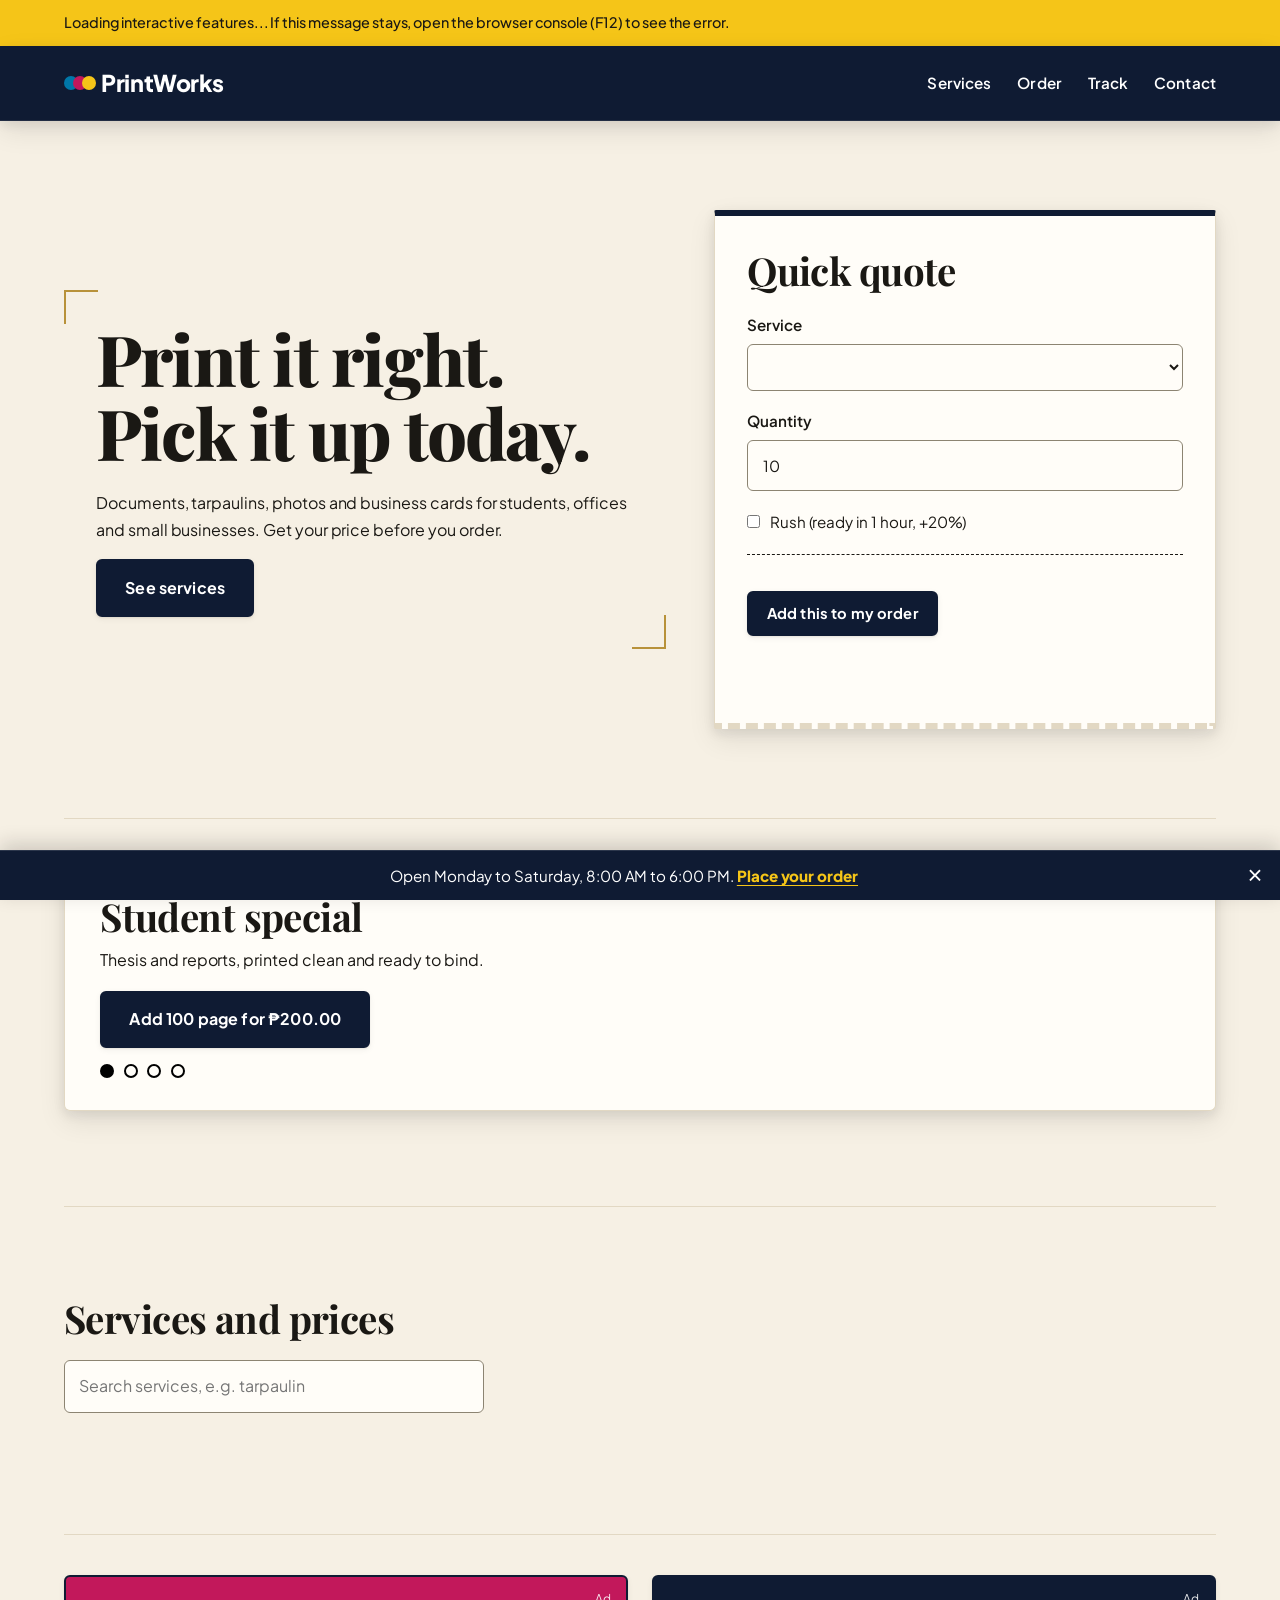
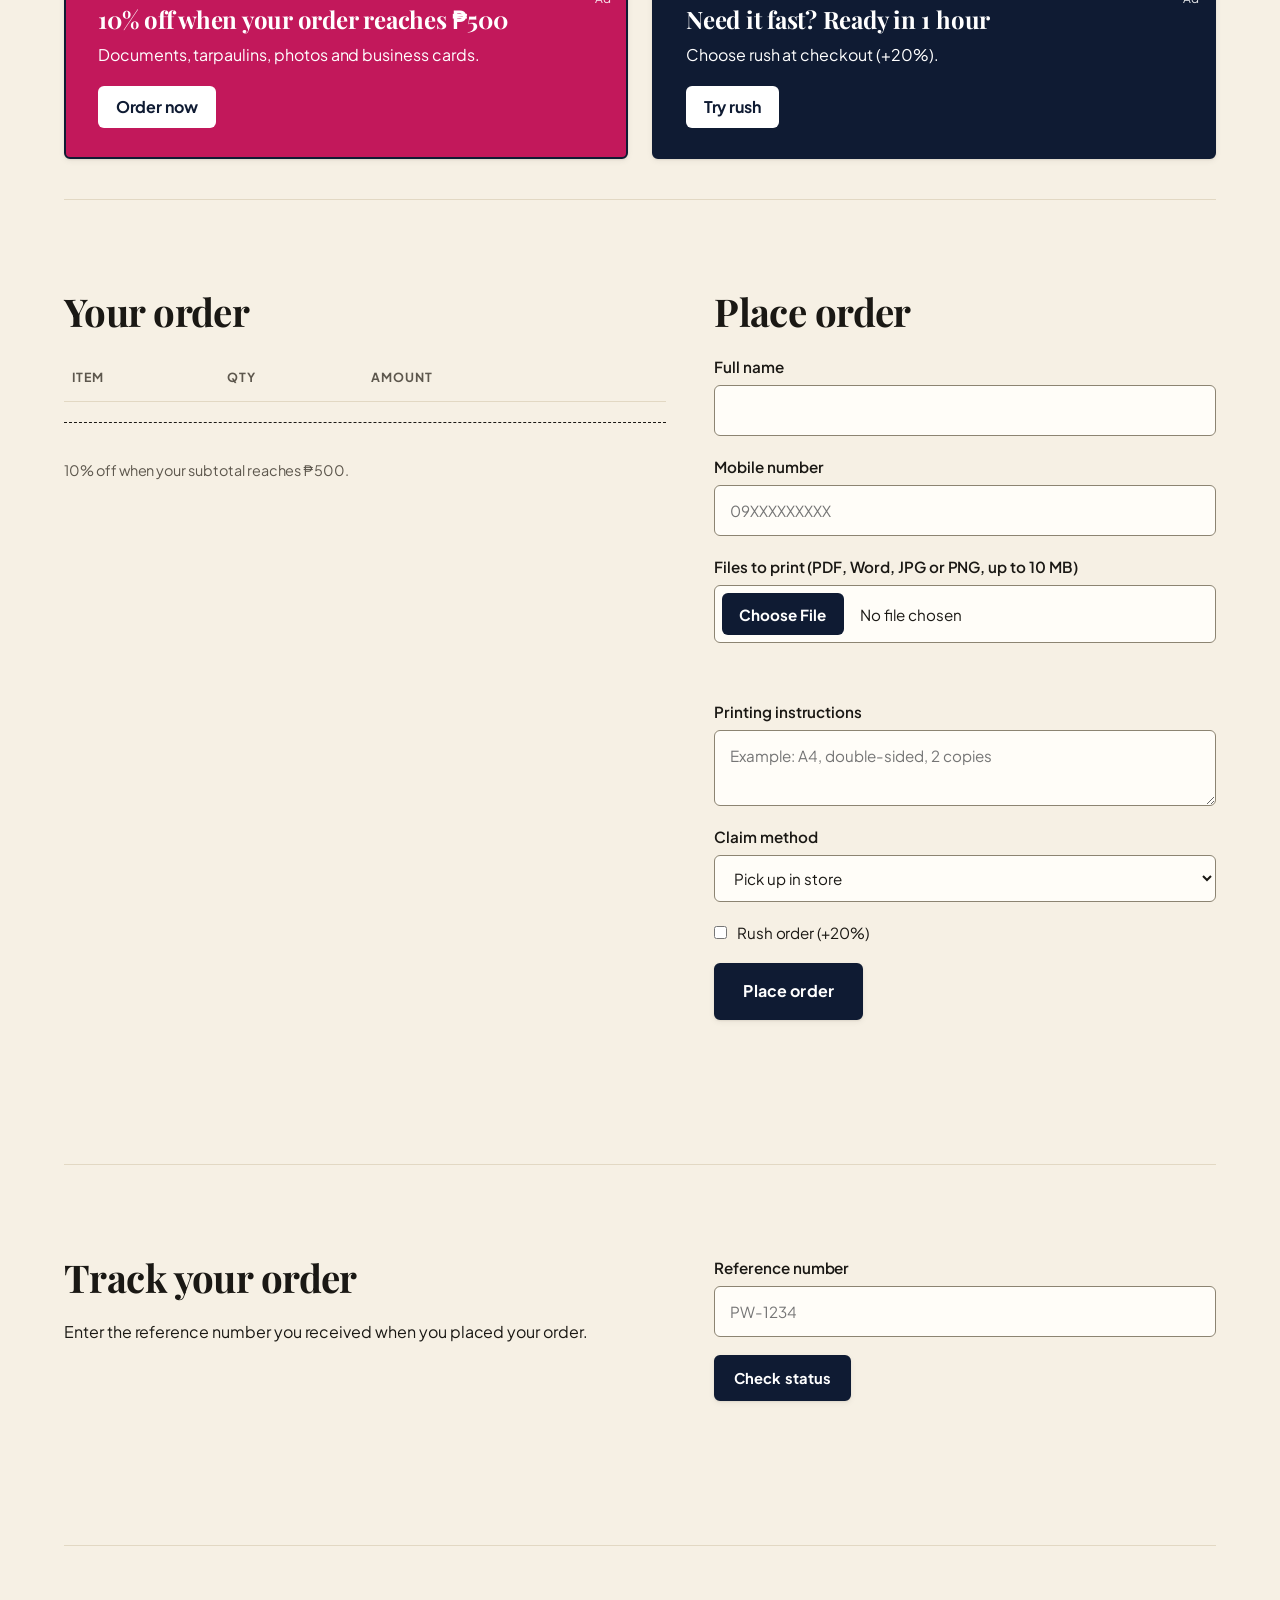
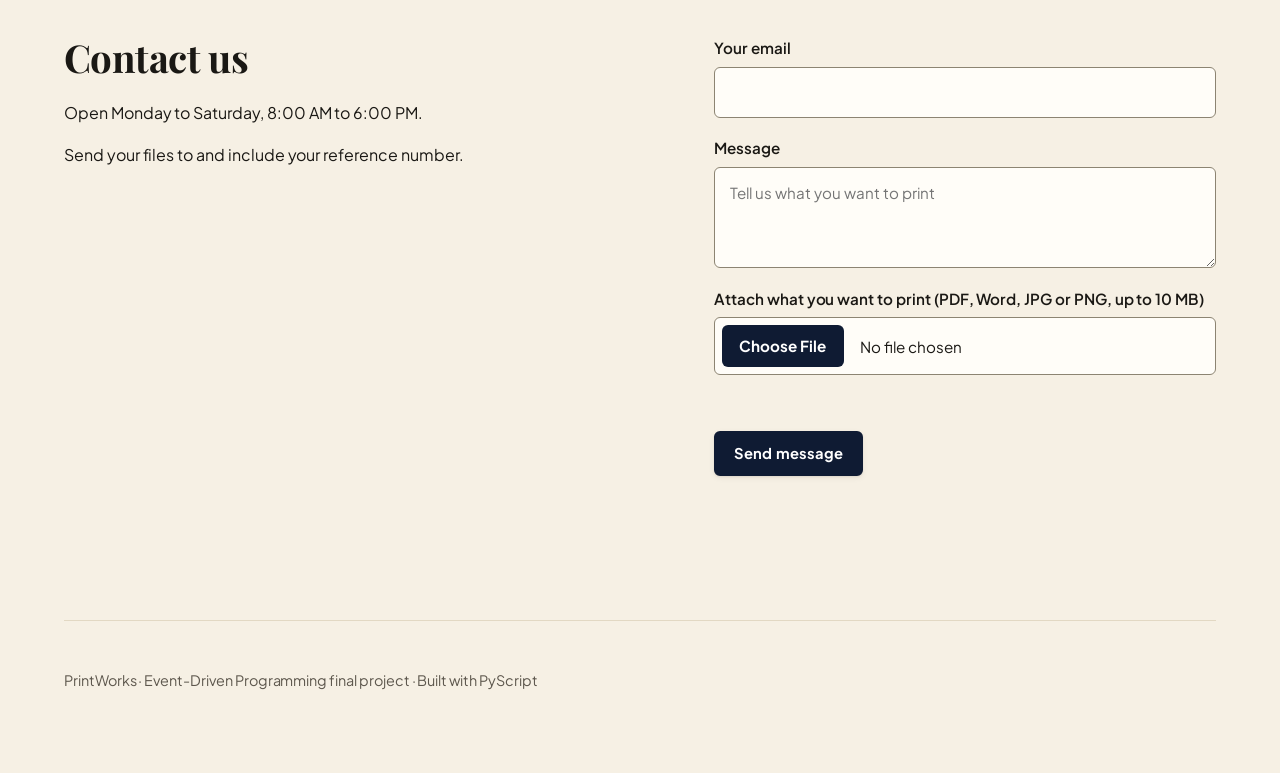
==== index.html @ cf66f22d "Temporary" ====
<!DOCTYPE html>
<html lang="en">
<head>
  <meta charset="UTF-8">
  <meta name="viewport" content="width=device-width, initial-scale=1">
  <title>PrintWorks | Printing Services</title>
  <link rel="preconnect" href="https://fonts.googleapis.com">
  <link rel="preconnect" href="https://fonts.gstatic.com" crossorigin>
  <link href="https://fonts.googleapis.com/css2?family=Bricolage+Grotesque:wght@600;800&family=IBM+Plex+Sans:wght@400;500;600&display=swap" rel="stylesheet">
  <link rel="stylesheet" href="https://pyscript.net/releases/2024.11.1/core.css">
  <script type="module" src="https://pyscript.net/releases/2024.11.1/core.js"></script>
  <link rel="stylesheet" href="style.css">
</head>
<body>
  <p id="py-status">Loading interactive features... If this message stays, open the browser console (F12) to see the error.</p>
  <header class="top">
    <a class="logo" href="#home"><span class="dots"><i></i><i></i><i></i></span>PrintWorks</a>
    <nav>
      <a href="#services">Services</a>
      <a href="#order">Order</a>
      <a href="#track">Track</a>
      <a href="#contact">Contact</a>
    </nav>
  </header>

  <main>
    <section id="home" class="hero">
      <div class="hero-text">
        <h1>Print it right. Pick it up today.</h1>
        <p>Documents, tarpaulins, photos and business cards for students, offices and small businesses. Get your price before you order.</p>
        <a class="btn" href="#services">See services</a>
      </div>

      <form id="calc-form" class="receipt" onsubmit="return false">
        <h2>Quick quote</h2>
        <label>Service <select id="calc-service"></select></label>
        <label>Quantity <input id="calc-qty" type="number" min="1" value="10"></label>
        <label class="check"><input id="calc-rush" type="checkbox"> Rush (ready in 1 hour, +20%)</label>
        <dl id="calc-out"></dl>
        <button type="button" id="calc-add" class="btn small">Add this to my order</button>
        <p id="calc-msg" class="msg" role="status"></p>
      </form>
    </section>

    <section id="ads" aria-label="Promotions">
      <div id="ad-banner" data-tone="cyan">
        <small class="ad-tag">Ad</small>
        <div id="ad-slide">
          <h2>Student special</h2>
          <p>Thesis and reports, printed clean and ready to bind.</p>
          <button class="btn" data-ad="0">Add 100 page for ₱200.00</button>
        </div>
        <div id="ad-dots">
          <button data-dot="0" class="on" aria-label="Show ad 1"></button>
          <button data-dot="1" aria-label="Show ad 2"></button>
          <button data-dot="2" aria-label="Show ad 3"></button>
          <button data-dot="3" aria-label="Show ad 4"></button>
        </div>
      </div>
      <p id="ad-msg" class="msg" role="status"></p>
    </section>

    <section id="services">
      <h2>Services and prices</h2>
      <input id="search" type="search" placeholder="Search services, e.g. tarpaulin" aria-label="Search services">
      <div id="service-grid" class="grid"></div>
    </section>

    <section id="deals" aria-label="Deals">
      <div class="deals">
        <a class="promo magenta" href="#order">
          <small class="tag">Ad</small>
          <strong>10% off when your order reaches ₱500</strong>
          <p>Documents, tarpaulins, photos and business cards.</p>
          <span class="go">Order now</span>
        </a>
        <a class="promo ink" href="#order">
          <small class="tag">Ad</small>
          <strong>Need it fast? Ready in 1 hour</strong>
          <p>Choose rush at checkout (+20%).</p>
          <span class="go">Try rush</span>
        </a>
      </div>
    </section>

    <section id="order" class="two-col">
      <div>
        <h2>Your order</h2>
        <table class="cart">
          <thead><tr><th>Item</th><th>Qty</th><th>Amount</th><th></th></tr></thead>
          <tbody id="cart-body"></tbody>
        </table>
        <dl id="cart-out"></dl>
        <p class="note">10% off when your subtotal reaches ₱500.</p>
      </div>

      <form id="order-form" novalidate>
        <h2>Place order</h2>
        <label>Full name <input id="name" type="text" autocomplete="name"></label>
        <label>Mobile number <input id="phone" type="tel" autocomplete="tel" placeholder="09XXXXXXXXX"></label>
        <label>Files to print (PDF, Word, JPG or PNG, up to 10 MB)
          <input id="file" type="file" accept=".pdf,.doc,.docx,.jpg,.jpeg,.png">
        </label>
        <img id="preview" alt="Preview of your file" hidden>
        <p id="file-msg" class="msg" role="status"></p>
        <label>Printing instructions
          <textarea id="notes" rows="2" placeholder="Example: A4, double-sided, 2 copies"></textarea>
        </label>
        <label>Claim method
          <select id="method"><option>Pick up in store</option><option>Delivery</option></select>
        </label>
        <label class="check"><input id="rush" type="checkbox"> Rush order (+20%)</label>
        <button class="btn" type="submit">Place order</button>
        <p id="order-msg" class="msg" role="status"></p>
      </form>
    </section>

    <section id="track" class="two-col">
      <div>
        <h2>Track your order</h2>
        <p>Enter the reference number you received when you placed your order.</p>
      </div>
      <div>
        <label>Reference number <input id="ref" type="text" placeholder="PW-1234"></label>
        <button type="button" id="track-btn" class="btn small">Check status</button>
        <p id="track-msg" class="msg" role="status"></p>
      </div>
    </section>

    <section id="contact" class="two-col">
      <div>
        <h2>Contact us</h2>
        <p>Open Monday to Saturday, 8:00 AM to 6:00 PM.</p>
        <p>Send your files to <strong id="send-email"></strong> and include your reference number.</p>
      </div>
      <form id="contact-form" novalidate>
        <label>Your email <input id="c-email" type="email"></label>
        <label>Message <textarea id="c-msg" rows="3" placeholder="Tell us what you want to print"></textarea></label>
        <label>Attach what you want to print (PDF, Word, JPG or PNG, up to 10 MB)
          <input id="c-file" type="file" accept=".pdf,.doc,.docx,.jpg,.jpeg,.png">
        </label>
        <p id="c-file-msg" class="msg" role="status"></p>
        <button class="btn small" type="submit">Send message</button>
        <p id="contact-msg" class="msg" role="status"></p>
      </form>
    </section>
  </main>

  <footer>PrintWorks &middot; Event-Driven Programming final project &middot; Built with PyScript</footer>

  <div id="promo-bar">
    <span>Open Monday to Saturday, 8:00 AM to 6:00 PM. <a href="#order">Place your order</a></span>
    <button type="button" id="promo-close" aria-label="Close ad">&times;</button>
  </div>

  <script type="py" src="./main.py"></script>
</body>
</html>
---- style.css ----
@import url("https://fonts.googleapis.com/css2?family=Playfair+Display:wght@600;700;800&family=Plus+Jakarta+Sans:wght@400;500;600;700;800&display=swap");

:root {
  --paper: #f6f0e4;
  --paper-alt: #fffdf8;
  --ink: #1a1814;
  --muted: #5d574d;
  --line: #e2d8c3;
  --navy: #0f1b33;
  --cyan: #0077a8;
  --magenta: #c2185b;
  --yellow: #f5c518;
  --gold: #b8923a;
  --slate: #6b7488;
  --ok: #146c34;
  --err: #b3261e;

  --radius: 6px;
  --ease: all 0.3s ease;
  --shadow-sm: 0 1px 2px rgba(26, 24, 20, .07), 0 2px 6px rgba(26, 24, 20, .06);
  --shadow-md: 0 4px 12px rgba(26, 24, 20, .09), 0 10px 28px rgba(26, 24, 20, .09);
  --shadow-lg: 0 10px 24px rgba(26, 24, 20, .13), 0 24px 56px rgba(26, 24, 20, .13);
}

* { box-sizing: border-box; }
html { scroll-behavior: smooth; }

body {
  margin: 0;
  background: var(--paper);
  color: var(--ink);
  font-family: "Plus Jakarta Sans", system-ui, -apple-system, "Segoe UI", sans-serif;
  font-size: 1rem;
  line-height: 1.65;
  letter-spacing: -0.003em;
  -webkit-font-smoothing: antialiased;
  -moz-osx-font-smoothing: grayscale;
  text-rendering: optimizeLegibility;
}

::selection { background: var(--yellow); color: var(--ink); }

h1, h2 {
  font-family: "Playfair Display", Georgia, "Times New Roman", serif;
  color: var(--ink);
  text-wrap: balance;
}
h3, .logo {
  font-family: "Plus Jakarta Sans", system-ui, sans-serif;
  color: var(--ink);
}
h1 {
  font-size: clamp(2.5rem, 5.5vw + 0.5rem, 4.4rem);
  font-weight: 800;
  line-height: 1.05;
  letter-spacing: -0.025em;
  margin: 0 0 1.25rem;
}
h2 {
  font-size: clamp(1.75rem, 2.2vw + 1rem, 2.4rem);
  font-weight: 700;
  line-height: 1.15;
  letter-spacing: -0.015em;
  margin: 0 0 1.25rem;
}
h3 {
  font-size: 1.1rem;
  font-weight: 700;
  line-height: 1.3;
  letter-spacing: -0.005em;
  margin: 0 0 .4rem;
}
p {
  max-width: 62ch;
  margin-top: 0;
  text-wrap: pretty;
}

.top {
  display: flex; justify-content: space-between; align-items: center; gap: 1rem; flex-wrap: wrap;
  padding: 1.1rem clamp(1rem, 5vw, 4rem);
  background: var(--navy);
  border-bottom: 1px solid rgba(255, 255, 255, .08);
  position: sticky; top: 0; z-index: 5;
  box-shadow: var(--shadow-md);
}
.logo {
  font-weight: 800; font-size: 1.45rem; letter-spacing: -0.02em;
  color: #fff; text-decoration: none;
  display: flex; align-items: center; gap: .65rem;
  transition: var(--ease);
}
.logo:hover { opacity: .85; }

.dots { display: inline-flex; }
.dots i { width: 14px; height: 14px; border-radius: 50%; mix-blend-mode: normal; margin-right: -5px; }
.dots i:nth-child(1) { background: var(--cyan); }
.dots i:nth-child(2) { background: var(--magenta); }
.dots i:nth-child(3) { background: var(--yellow); }

nav { display: flex; gap: 1.6rem; }
nav a {
  position: relative;
  color: #fff; text-decoration: none;
  font-weight: 600; font-size: .95rem; letter-spacing: .01em;
  padding: .25rem 0;
  transition: var(--ease);
}
nav a::after {
  content: ""; position: absolute; left: 0; right: 0; bottom: -2px; height: 2px;
  background: var(--yellow);
  transform: scaleX(0); transform-origin: left;
  transition: transform 0.3s ease;
}
nav a:hover { color: var(--yellow); }
nav a:hover::after, nav a:focus-visible::after { transform: scaleX(1); }
.top a:focus-visible { outline-color: var(--yellow); }

main { padding: 0 clamp(1rem, 5vw, 4rem); }
section {
  padding: clamp(3.5rem, 7vw, 6rem) 0;
  border-bottom: 1px solid var(--line);
}
.hero { display: grid; grid-template-columns: 1.2fr 1fr; gap: 3rem; align-items: center; }
.hero-text { position: relative; padding: 2rem; }

.hero-text::before, .hero-text::after {
  content: ""; position: absolute; width: 32px; height: 32px; border: 2px solid var(--gold);
}
.hero-text::before { top: 0; left: 0; border-right: 0; border-bottom: 0; }
.hero-text::after { bottom: 0; right: 0; border-left: 0; border-top: 0; }

.btn {
  display: inline-block;
  background: var(--navy); color: #fff;
  border: 2px solid var(--navy);
  padding: .85rem 1.7rem;
  font: inherit; font-weight: 700; letter-spacing: .01em;
  border-radius: var(--radius);
  cursor: pointer; text-decoration: none;
  box-shadow: var(--shadow-sm);
  transition: var(--ease);
}
.btn:hover {
  background: var(--cyan); border-color: var(--cyan);
  transform: translateY(-2px);
  box-shadow: var(--shadow-md);
}
.btn:active { transform: translateY(0); box-shadow: var(--shadow-sm); }
.btn.small { padding: .55rem 1.1rem; font-size: .92rem; }

.btn:focus-visible, input:focus-visible, select:focus-visible, textarea:focus-visible,
button:focus-visible, a:focus-visible {
  outline: 3px solid var(--cyan); outline-offset: 3px;
}

label { display: block; font-weight: 600; font-size: .95rem; margin-bottom: 1.1rem; }
input, select, textarea {
  display: block; width: 100%; margin-top: .4rem; padding: .75rem .9rem;
  border: 1px solid #8c8472;
  border-radius: var(--radius);
  font: inherit; font-weight: 400; background: var(--paper-alt); color: var(--ink);
  transition: var(--ease);
}
input:hover, select:hover, textarea:hover { border-color: var(--navy); }
input:focus, select:focus, textarea:focus {
  border-color: var(--cyan);
  box-shadow: 0 0 0 4px rgba(0, 119, 168, .15);
}
label.check { display: flex; gap: .6rem; align-items: center; font-weight: 400; }
label.check input { width: auto; margin: 0; }

.receipt {
  background: var(--paper-alt); padding: 2rem;
  border: 1px solid var(--line);
  border-top: 6px solid var(--navy);
  border-bottom: 6px dashed var(--line);
  border-radius: 2px;
  box-shadow: var(--shadow-md);
}
dl {
  display: grid; grid-template-columns: 1fr auto; gap: .5rem 1rem;
  margin: 1.25rem 0; padding-top: 1rem;
  border-top: 1px dashed var(--ink);
}
dt, dd { margin: 0; }
dt { color: var(--muted); }
dd { text-align: right; font-variant-numeric: tabular-nums; font-weight: 600; }
.total { font-weight: 800; font-size: 1.25rem; letter-spacing: -0.01em; }

#search { max-width: 420px; margin: 0 0 2rem; }
.grid { display: grid; grid-template-columns: repeat(auto-fill, minmax(240px, 1fr)); gap: 1.5rem; }

.card {
  border: 1px solid var(--line); border-left: 5px solid var(--navy);
  padding: 1.4rem;
  background: var(--paper-alt);
  border-radius: 2px var(--radius) var(--radius) 2px;
  box-shadow: var(--shadow-sm);
  transition: var(--ease);
}
.card:nth-child(3n+2) { border-left-color: var(--gold); }
.card:nth-child(3n+3) { border-left-color: var(--slate); }
.card:hover {
  transform: translateY(-4px);
  box-shadow: var(--shadow-lg);
  border-color: #d4c8ae;
}
.card p { margin: 0 0 .8rem; color: var(--muted); font-size: .95rem; line-height: 1.55; }
.card .price { color: var(--navy); font-weight: 700; font-size: 1.2rem; letter-spacing: -0.01em; }
.price span { font-weight: 500; font-size: .85rem; color: var(--muted); }
.add-row { display: flex; gap: .6rem; }
.add-row input { width: 5rem; margin: 0; }

.two-col { display: grid; grid-template-columns: 1.2fr 1fr; gap: 3rem; }
.cart { width: 100%; border-collapse: collapse; }
.cart th, .cart td { text-align: left; padding: .85rem .5rem; border-bottom: 1px solid var(--line); }
.cart th {
  font-size: .78rem; font-weight: 700; letter-spacing: .08em; text-transform: uppercase;
  color: var(--muted);
}
.cart tbody tr { transition: var(--ease); }
.cart tbody tr:hover { background: rgba(26, 24, 20, .03); }
.empty { color: var(--muted); }
.note { color: var(--muted); font-size: .9rem; }
.link {
  background: none; border: 0; color: var(--navy); cursor: pointer;
  font: inherit; font-weight: 600; text-decoration: underline; text-underline-offset: 3px; padding: 0;
  transition: var(--ease);
}
.link:hover { color: var(--cyan); }

.msg { min-height: 1.4rem; margin-top: 1rem; font-weight: 600; }
.msg.ok { color: var(--ok); }
.msg.error { color: var(--err); }

footer { padding: 3rem clamp(1rem, 5vw, 4rem); color: var(--muted); font-size: .9rem; }

@media (max-width: 800px) {
  .hero, .two-col { grid-template-columns: 1fr; gap: 1.5rem; }
}
@media (prefers-reduced-motion: reduce) {
  html { scroll-behavior: auto; }
  *, *::before, *::after { transition-duration: 0.01ms !important; }
  .btn:hover, .card:hover { transform: none; }
}

#ads { padding: 2.5rem 0; }
#ad-banner {
  position: relative; padding: 2rem 2.2rem;
  background: var(--paper-alt); color: var(--ink);
  border: 1px solid var(--line); border-top: 3px solid var(--gold);
  border-radius: var(--radius);
  min-height: 190px;
  display: flex; flex-direction: column; justify-content: space-between; gap: 1rem;
  box-shadow: var(--shadow-md);
}
#ad-slide h2 { font-size: clamp(1.6rem, 3.5vw, 2.4rem); margin: 0 0 .5rem; color: inherit; }
#ad-slide p { margin: 0 0 1.1rem; }
#ad-dots { display: flex; gap: .6rem; }
#ad-dots button {
  width: 14px; height: 14px; padding: 0; border-radius: 50%;
  border: 2px solid currentColor; background: transparent; cursor: pointer;
  transition: var(--ease);
}
#ad-dots button:hover { transform: scale(1.2); }
#ad-dots button.on { background: currentColor; }

#py-status {
  margin: 0; padding: .7rem clamp(1rem, 5vw, 4rem);
  background: var(--yellow); color: var(--ink);
  font-size: .9rem; font-weight: 500;
  max-width: none;
}
#preview {
  max-width: 200px; max-height: 160px;
  border: 1px solid var(--line); border-radius: var(--radius);
  box-shadow: var(--shadow-sm);
  margin-bottom: .8rem;
}

input[type="file"] { padding: .4rem; cursor: pointer; }
input[type="file"]::file-selector-button {
  background: var(--navy); color: #fff; border: 0; border-radius: var(--radius);
  padding: .55rem 1.1rem; margin-right: 1rem;
  font: inherit; font-weight: 700; cursor: pointer;
  transition: var(--ease);
}
input[type="file"]::file-selector-button:hover { background: var(--cyan); }

#deals { padding: 2.5rem 0; }
.deals { display: grid; grid-template-columns: 1fr 1fr; gap: 1.5rem; }
.promo {
  position: relative; display: block;
  padding: 1.8rem 2rem;
  border: 2px solid var(--navy); border-radius: var(--radius);
  color: #fff; text-decoration: none;
  box-shadow: var(--shadow-sm);
  transition: var(--ease);
}
.promo:hover { transform: translateY(-4px); box-shadow: var(--shadow-lg); }
.promo.magenta { background: var(--magenta); }
.promo.ink { background: var(--navy); }
.promo strong {
  display: block;
  font-family: "Playfair Display", Georgia, serif;
  font-size: 1.5rem; font-weight: 700; line-height: 1.15; letter-spacing: -0.01em;
  margin: 0 2rem .5rem 0;
}
.promo p { margin: 0 0 1.1rem; }
.promo .go {
  display: inline-block; background: #fff; color: var(--navy);
  padding: .5rem 1.1rem; border-radius: var(--radius); font-weight: 700;
  transition: var(--ease);
}
.promo:hover .go { background: var(--yellow); }
.promo .tag { position: absolute; top: .7rem; right: .9rem; font-size: .75rem; letter-spacing: .04em; opacity: .9; }
@media (max-width: 800px) { .deals { grid-template-columns: 1fr; } }

#promo-bar {
  position: fixed; left: 0; right: 0; bottom: 0; z-index: 10;
  display: flex; justify-content: center; align-items: center; gap: 1rem;
  padding: .75rem 3rem .75rem 1rem;
  background: var(--navy); color: #fff;
  border-top: 1px solid rgba(255, 255, 255, .12);
  box-shadow: 0 -6px 20px rgba(26, 24, 20, .18);
  font-size: .95rem; text-align: center;
}
#promo-bar[hidden] { display: none; }
#promo-bar a { color: var(--yellow); font-weight: 800; text-underline-offset: 3px; transition: var(--ease); }
#promo-bar a:hover { color: #fff; }
#promo-bar a:focus-visible, #promo-close:focus-visible { outline-color: var(--yellow); }
#promo-close {
  position: absolute; right: .6rem; top: 50%; transform: translateY(-50%);
  background: none; border: 0; color: #fff;
  font-size: 1.6rem; line-height: 1; cursor: pointer; padding: .2rem .5rem;
  border-radius: var(--radius);
  transition: var(--ease);
}
#promo-close:hover { background: rgba(255, 255, 255, .14); }
footer { padding-bottom: 5rem; }
.ad-tag { position: absolute; top: .7rem; right: .9rem; font-size: .75rem; letter-spacing: .04em; color: var(--muted); }
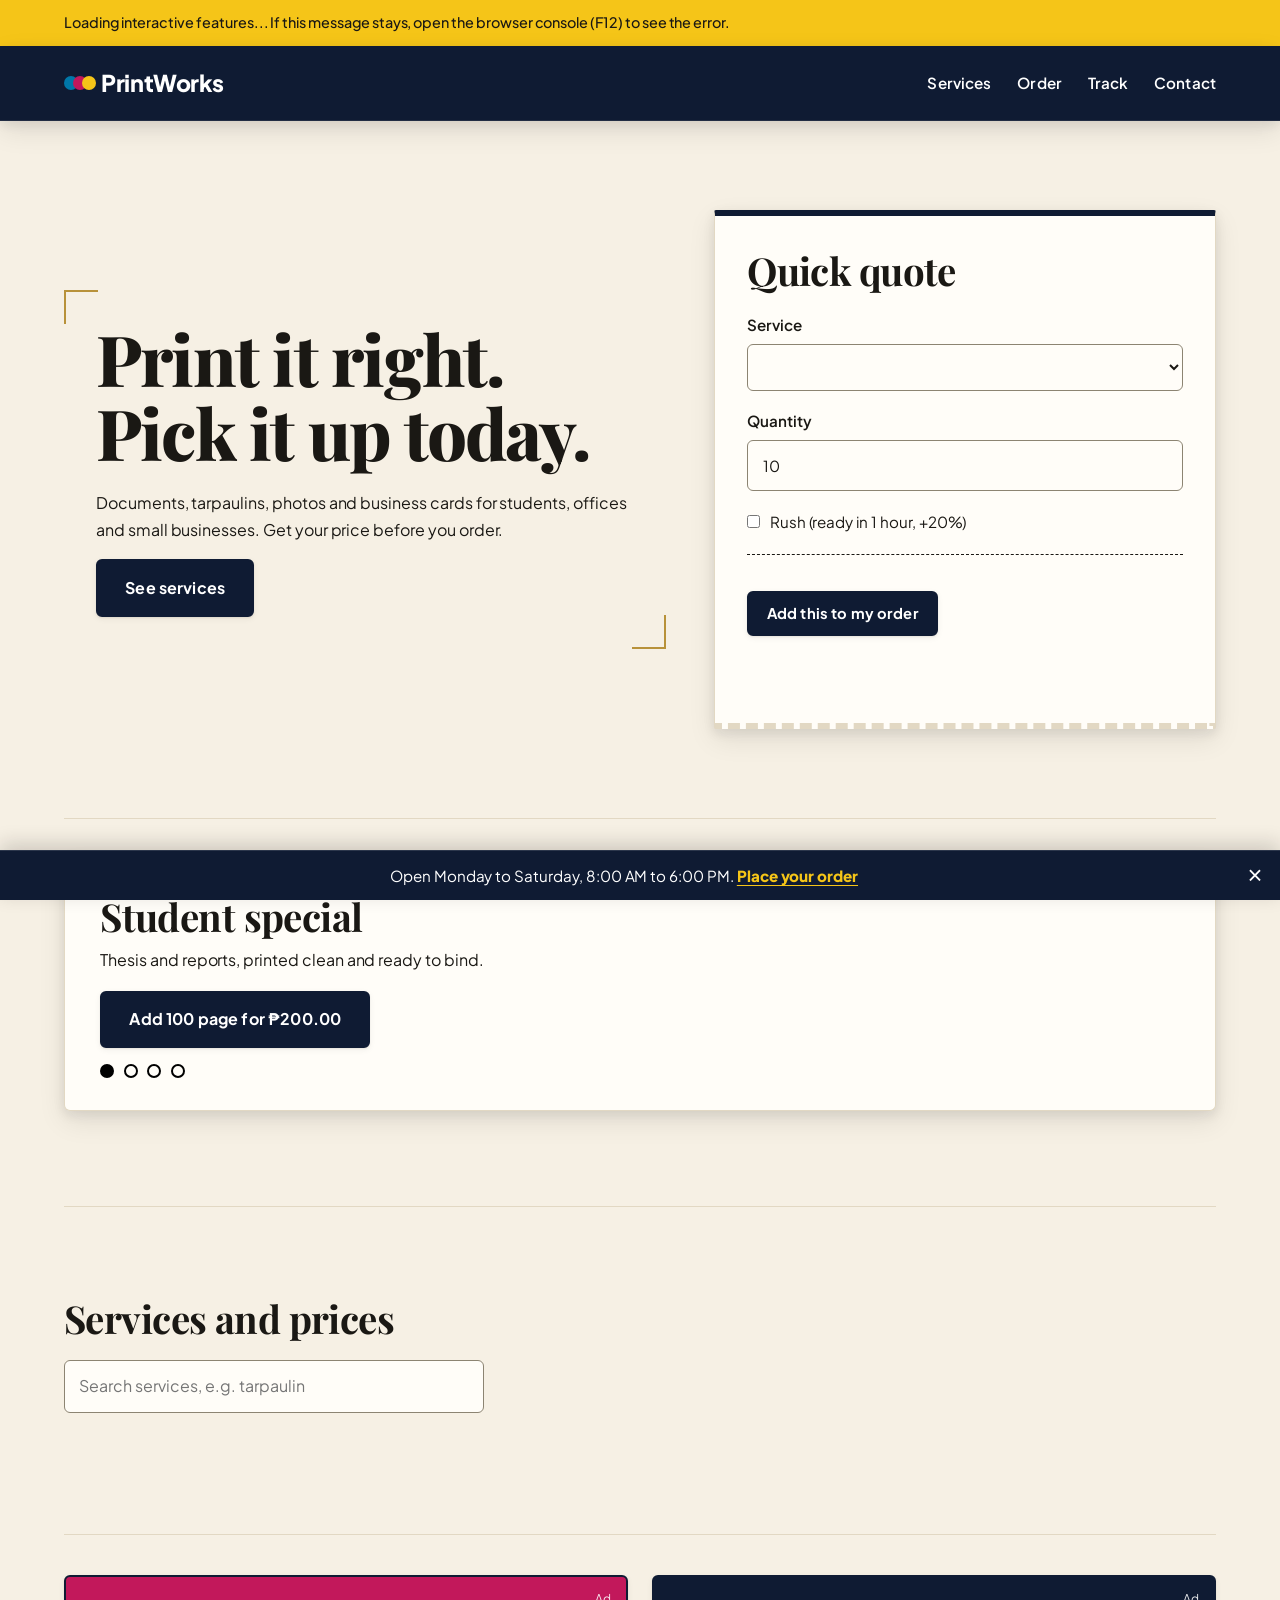
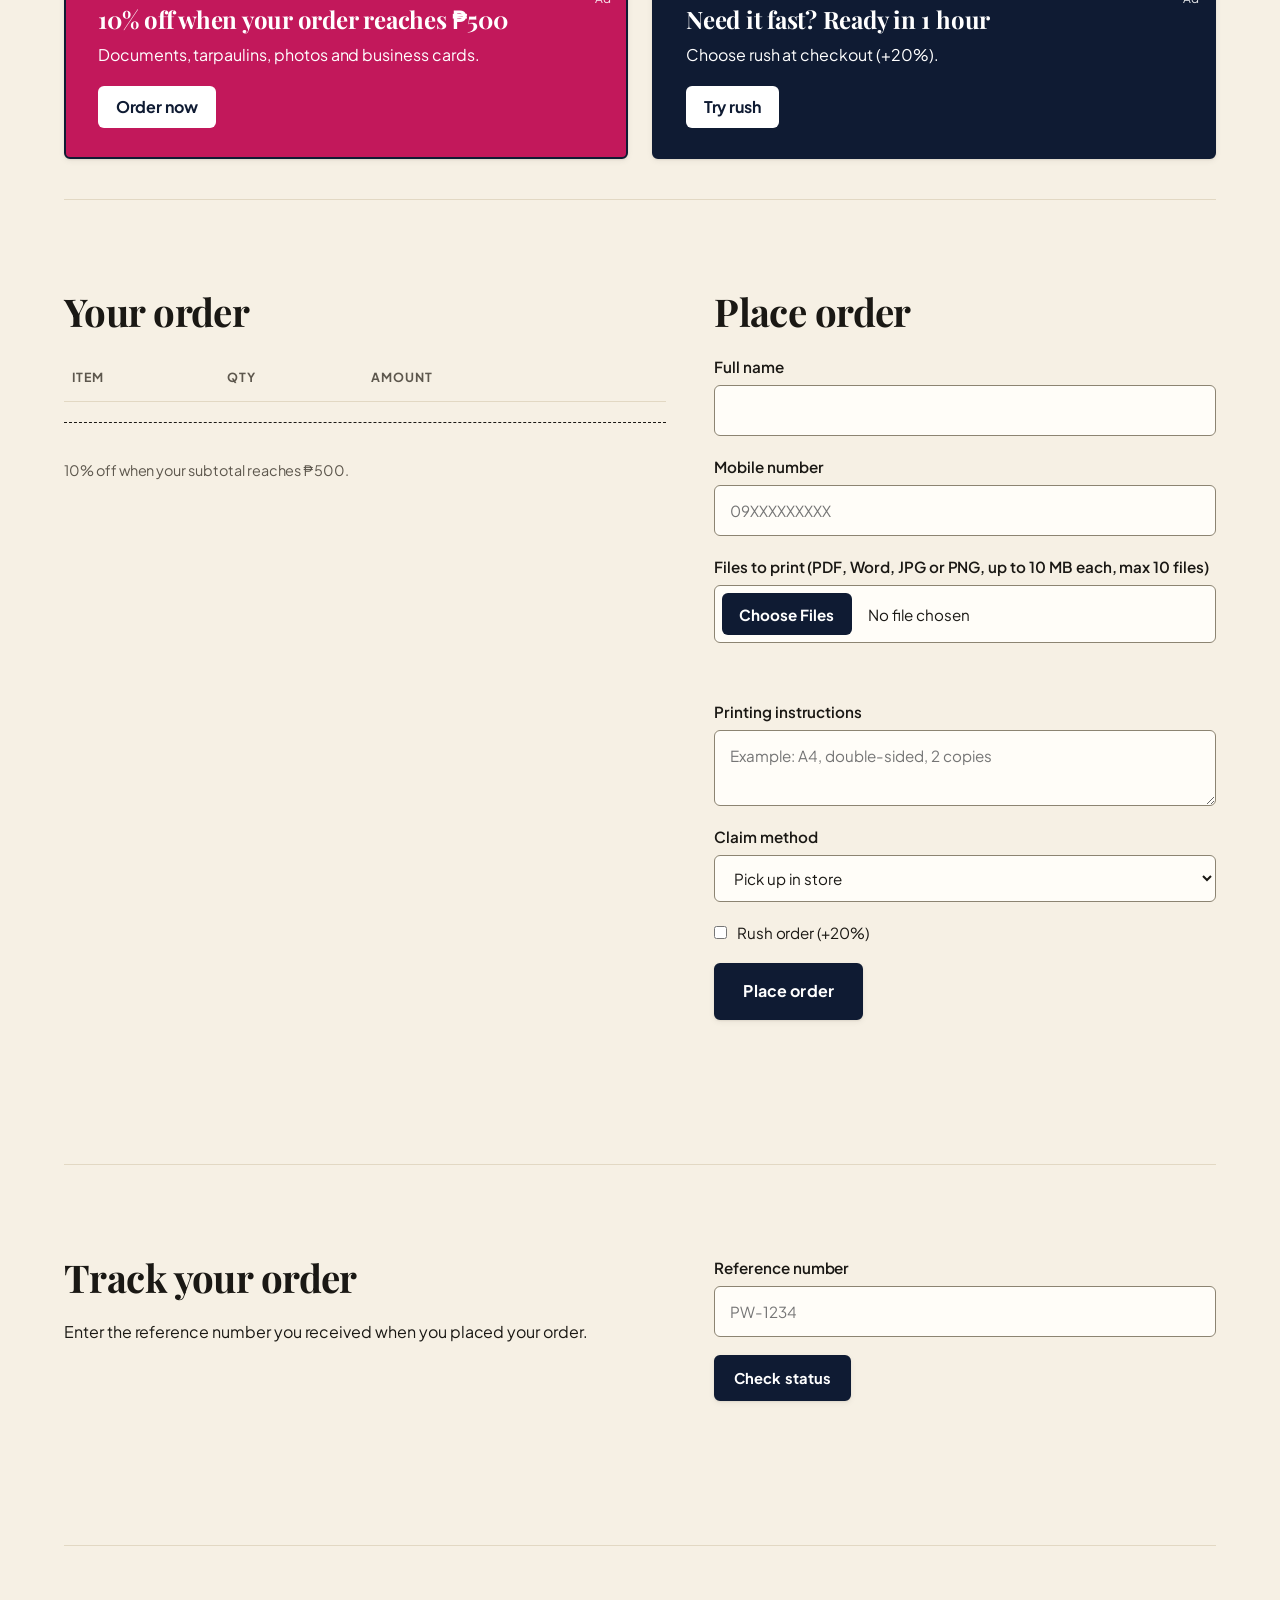
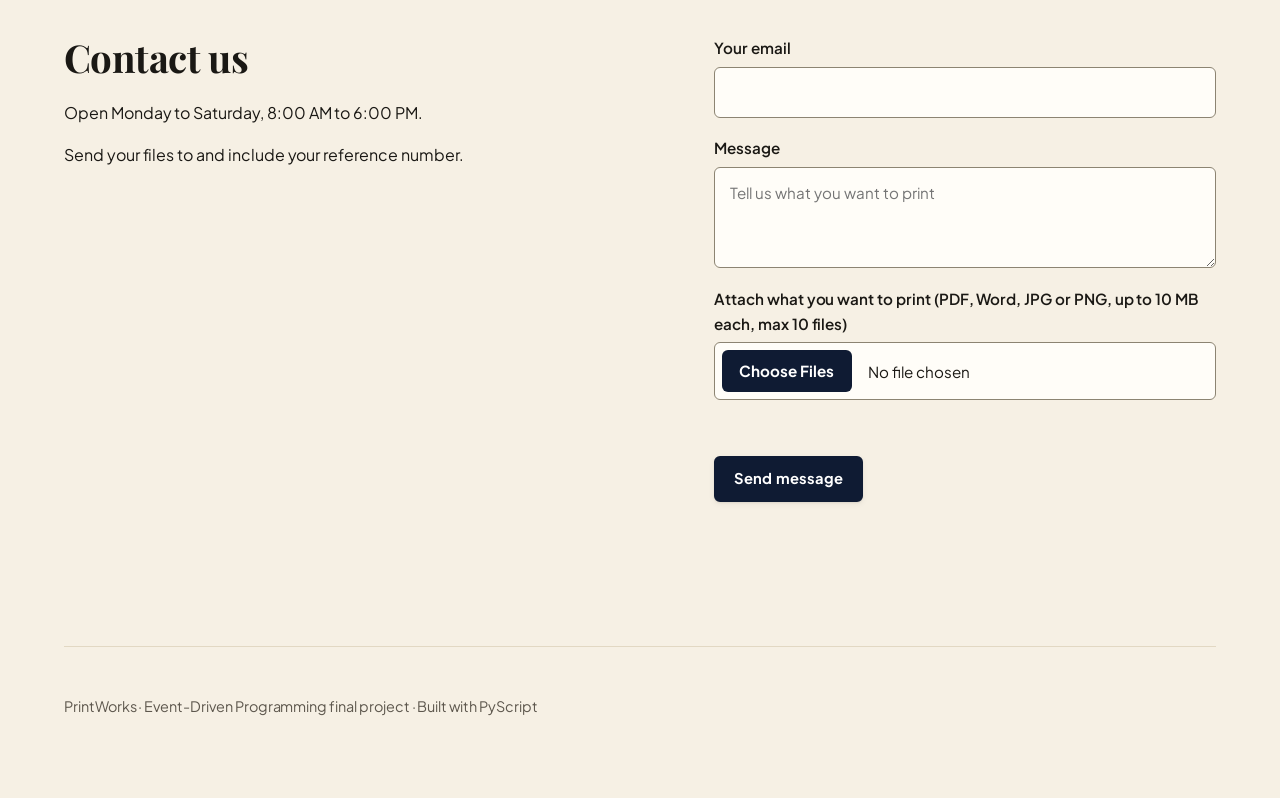
==== commit 0080a973: "Semi final" ====
--- a/index.html
+++ b/index.html
@@ -10,6 +10,13 @@
   <link rel="stylesheet" href="https://pyscript.net/releases/2024.11.1/core.css">
   <script type="module" src="https://pyscript.net/releases/2024.11.1/core.js"></script>
   <link rel="stylesheet" href="style.css">
+  <style>
+    /* Delivery fields and file previews (you can move this into style.css if you prefer) */
+    [hidden] { display: none !important; }
+    #delivery-fields { display: grid; gap: 1rem; }
+    .preview-list { display: flex; flex-wrap: wrap; gap: .5rem; }
+    .preview-list img { max-height: 120px; max-width: 100%; border-radius: 6px; }
+  </style>
 </head>
 <body>
   <p id="py-status">Loading interactive features... If this message stays, open the browser console (F12) to see the error.</p>
@@ -98,17 +105,34 @@
         <h2>Place order</h2>
         <label>Full name <input id="name" type="text" autocomplete="name"></label>
         <label>Mobile number <input id="phone" type="tel" autocomplete="tel" placeholder="09XXXXXXXXX"></label>
-        <label>Files to print (PDF, Word, JPG or PNG, up to 10 MB)
-          <input id="file" type="file" accept=".pdf,.doc,.docx,.jpg,.jpeg,.png">
+        <label>Files to print (PDF, Word, JPG or PNG, up to 10 MB each, max 10 files)
+          <input id="file" type="file" multiple accept=".pdf,.doc,.docx,.jpg,.jpeg,.png">
         </label>
-        <img id="preview" alt="Preview of your file" hidden>
+        <div id="preview-list" class="preview-list" hidden></div>
         <p id="file-msg" class="msg" role="status"></p>
         <label>Printing instructions
           <textarea id="notes" rows="2" placeholder="Example: A4, double-sided, 2 copies"></textarea>
         </label>
         <label>Claim method
-          <select id="method"><option>Pick up in store</option><option>Delivery</option></select>
+          <select id="method">
+            <option>Pick up in store</option>
+            <option>Delivery</option>
+          </select>
         </label>
+
+        <!-- Shown only when Delivery is selected -->
+        <div id="delivery-fields" hidden>
+          <label>Delivery address
+            <textarea id="d-address" rows="2" placeholder="House/Unit no., Street, Barangay, City"></textarea>
+          </label>
+          <label>Preferred delivery date
+            <input id="d-date" type="date">
+          </label>
+          <label>Preferred delivery time
+            <input id="d-time" type="time">
+          </label>
+        </div>
+
         <label class="check"><input id="rush" type="checkbox"> Rush order (+20%)</label>
         <button class="btn" type="submit">Place order</button>
         <p id="order-msg" class="msg" role="status"></p>
@@ -136,8 +160,8 @@
       <form id="contact-form" novalidate>
         <label>Your email <input id="c-email" type="email"></label>
         <label>Message <textarea id="c-msg" rows="3" placeholder="Tell us what you want to print"></textarea></label>
-        <label>Attach what you want to print (PDF, Word, JPG or PNG, up to 10 MB)
-          <input id="c-file" type="file" accept=".pdf,.doc,.docx,.jpg,.jpeg,.png">
+        <label>Attach what you want to print (PDF, Word, JPG or PNG, up to 10 MB each, max 10 files)
+          <input id="c-file" type="file" multiple accept=".pdf,.doc,.docx,.jpg,.jpeg,.png">
         </label>
         <p id="c-file-msg" class="msg" role="status"></p>
         <button class="btn small" type="submit">Send message</button>
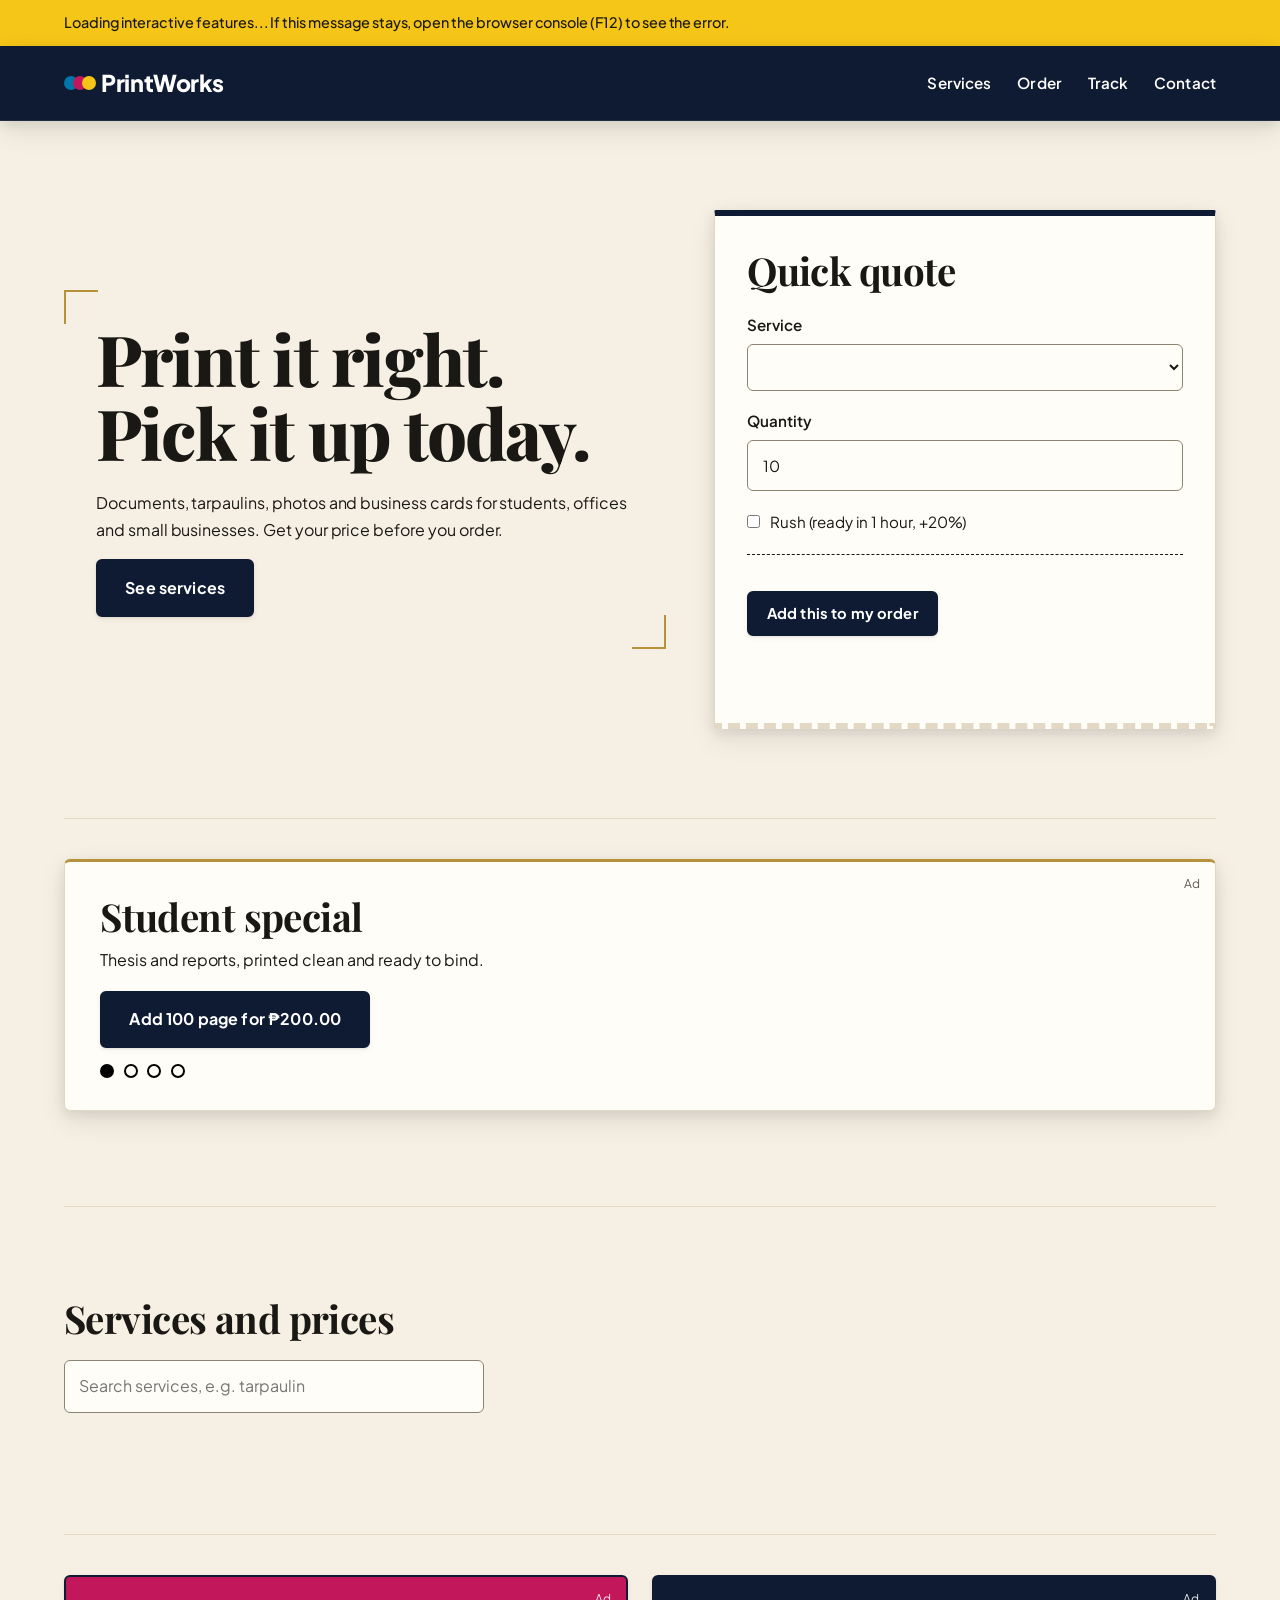
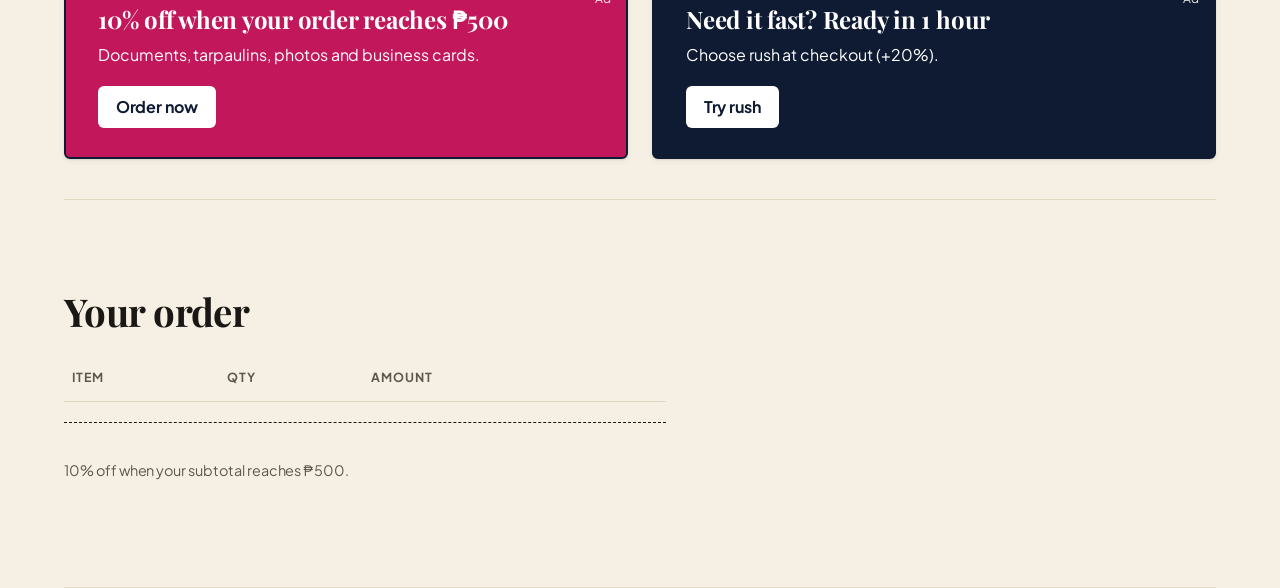
==== commit 1a94eb8f: "s-final Removed the order form and contact form sections from the HTML." ====
--- a/index.html
+++ b/index.html
@@ -11,9 +11,11 @@
   <script type="module" src="https://pyscript.net/releases/2024.11.1/core.js"></script>
   <link rel="stylesheet" href="style.css">
   <style>
-    /* Delivery fields and file previews (you can move this into style.css if you prefer) */
+    /* Delivery fields (you can move this into style.css if you prefer) */
     [hidden] { display: none !important; }
     #delivery-fields { display: grid; gap: 1rem; }
+    .file-list { list-style: none; padding: 0; margin: .25rem 0; display: grid; gap: .35rem; }
+    .file-list li { display: flex; justify-content: space-between; align-items: center; gap: .75rem; }
     .preview-list { display: flex; flex-wrap: wrap; gap: .5rem; }
     .preview-list img { max-height: 120px; max-width: 100%; border-radius: 6px; }
   </style>
@@ -101,82 +103,4 @@
         <p class="note">10% off when your subtotal reaches ₱500.</p>
       </div>
 
-      <form id="order-form" novalidate>
-        <h2>Place order</h2>
-        <label>Full name <input id="name" type="text" autocomplete="name"></label>
-        <label>Mobile number <input id="phone" type="tel" autocomplete="tel" placeholder="09XXXXXXXXX"></label>
-        <label>Files to print (PDF, Word, JPG or PNG, up to 10 MB each, max 10 files)
-          <input id="file" type="file" multiple accept=".pdf,.doc,.docx,.jpg,.jpeg,.png">
-        </label>
-        <div id="preview-list" class="preview-list" hidden></div>
-        <p id="file-msg" class="msg" role="status"></p>
-        <label>Printing instructions
-          <textarea id="notes" rows="2" placeholder="Example: A4, double-sided, 2 copies"></textarea>
-        </label>
-        <label>Claim method
-          <select id="method">
-            <option>Pick up in store</option>
-            <option>Delivery</option>
-          </select>
-        </label>
-
-        <!-- Shown only when Delivery is selected -->
-        <div id="delivery-fields" hidden>
-          <label>Delivery address
-            <textarea id="d-address" rows="2" placeholder="House/Unit no., Street, Barangay, City"></textarea>
-          </label>
-          <label>Preferred delivery date
-            <input id="d-date" type="date">
-          </label>
-          <label>Preferred delivery time
-            <input id="d-time" type="time">
-          </label>
-        </div>
-
-        <label class="check"><input id="rush" type="checkbox"> Rush order (+20%)</label>
-        <button class="btn" type="submit">Place order</button>
-        <p id="order-msg" class="msg" role="status"></p>
-      </form>
-    </section>
-
-    <section id="track" class="two-col">
-      <div>
-        <h2>Track your order</h2>
-        <p>Enter the reference number you received when you placed your order.</p>
-      </div>
-      <div>
-        <label>Reference number <input id="ref" type="text" placeholder="PW-1234"></label>
-        <button type="button" id="track-btn" class="btn small">Check status</button>
-        <p id="track-msg" class="msg" role="status"></p>
-      </div>
-    </section>
-
-    <section id="contact" class="two-col">
-      <div>
-        <h2>Contact us</h2>
-        <p>Open Monday to Saturday, 8:00 AM to 6:00 PM.</p>
-        <p>Send your files to <strong id="send-email"></strong> and include your reference number.</p>
-      </div>
-      <form id="contact-form" novalidate>
-        <label>Your email <input id="c-email" type="email"></label>
-        <label>Message <textarea id="c-msg" rows="3" placeholder="Tell us what you want to print"></textarea></label>
-        <label>Attach what you want to print (PDF, Word, JPG or PNG, up to 10 MB each, max 10 files)
-          <input id="c-file" type="file" multiple accept=".pdf,.doc,.docx,.jpg,.jpeg,.png">
-        </label>
-        <p id="c-file-msg" class="msg" role="status"></p>
-        <button class="btn small" type="submit">Send message</button>
-        <p id="contact-msg" class="msg" role="status"></p>
-      </form>
-    </section>
-  </main>
-
-  <footer>PrintWorks &middot; Event-Driven Programming final project &middot; Built with PyScript</footer>
-
-  <div id="promo-bar">
-    <span>Open Monday to Saturday, 8:00 AM to 6:00 PM. <a href="#order">Place your order</a></span>
-    <button type="button" id="promo-close" aria-label="Close ad">&times;</button>
-  </div>
-
-  <script type="py" src="./main.py"></script>
-</body>
-</html>
+      <form
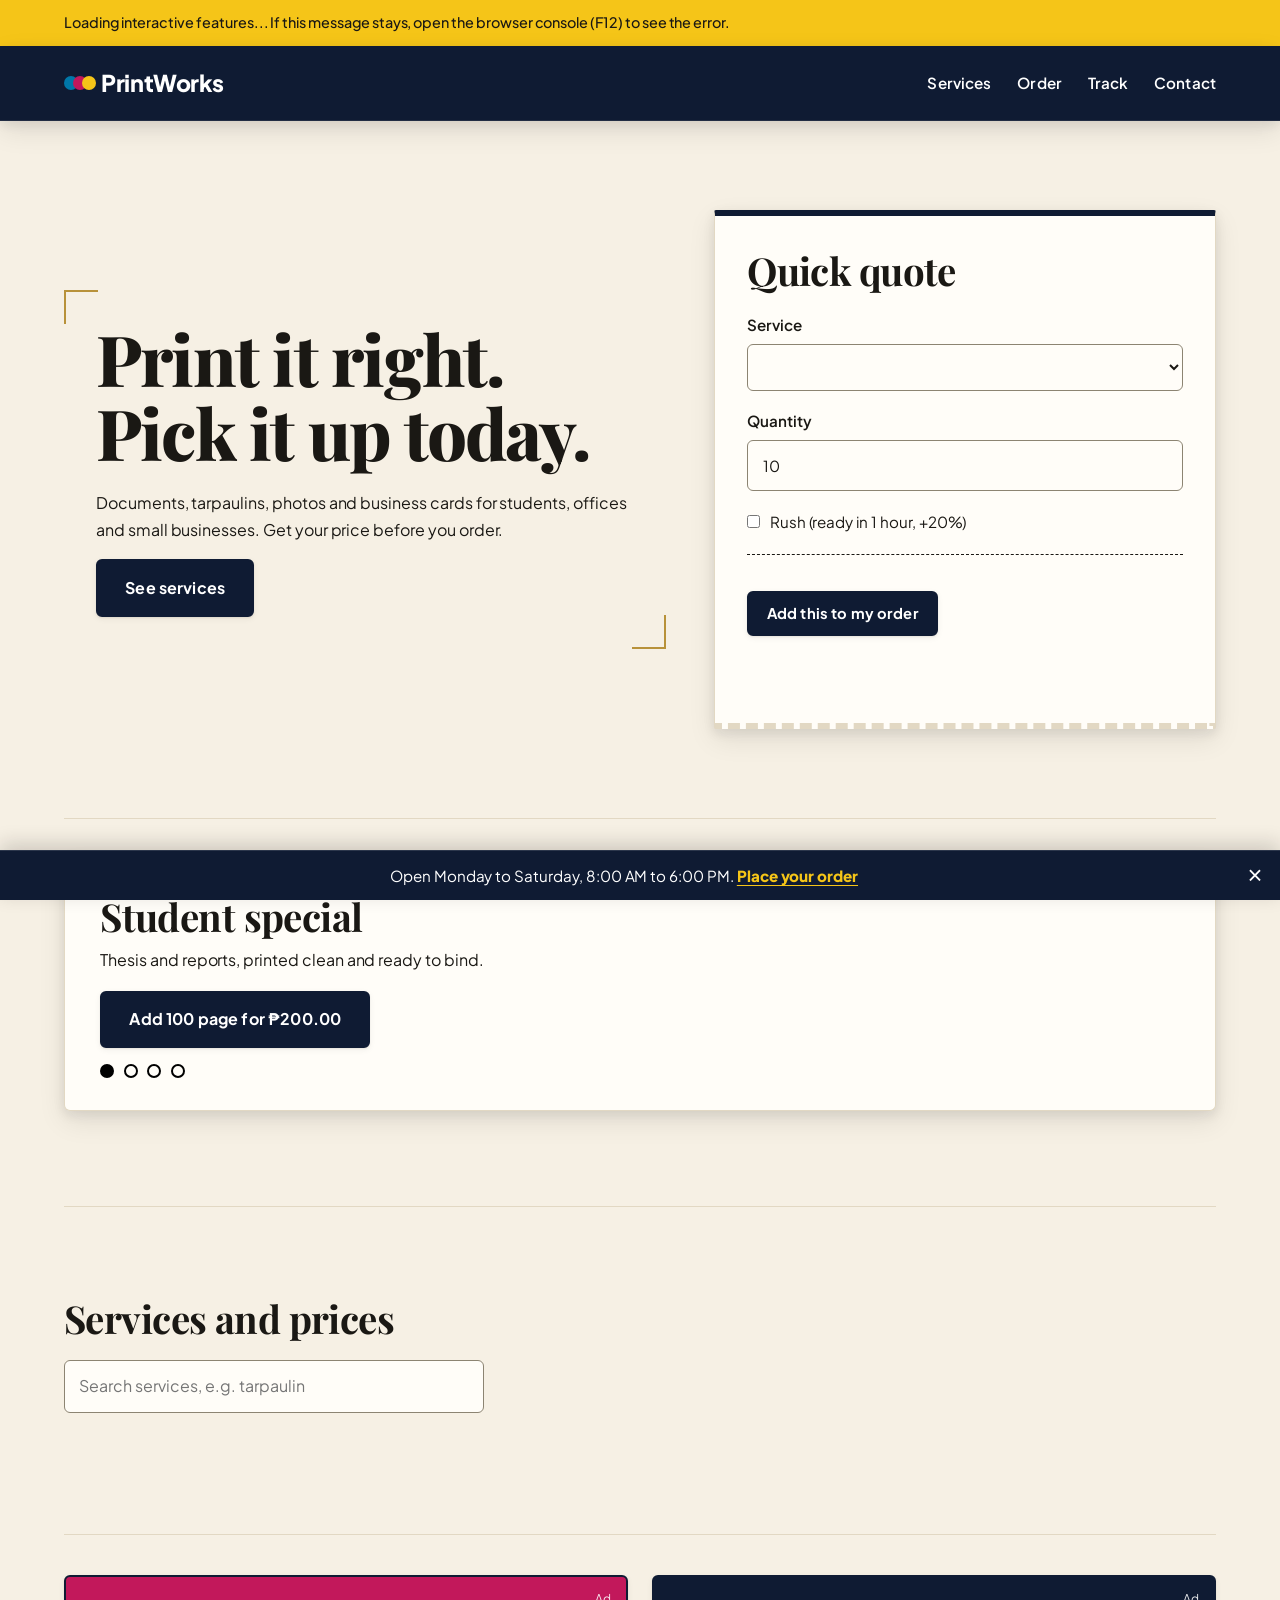
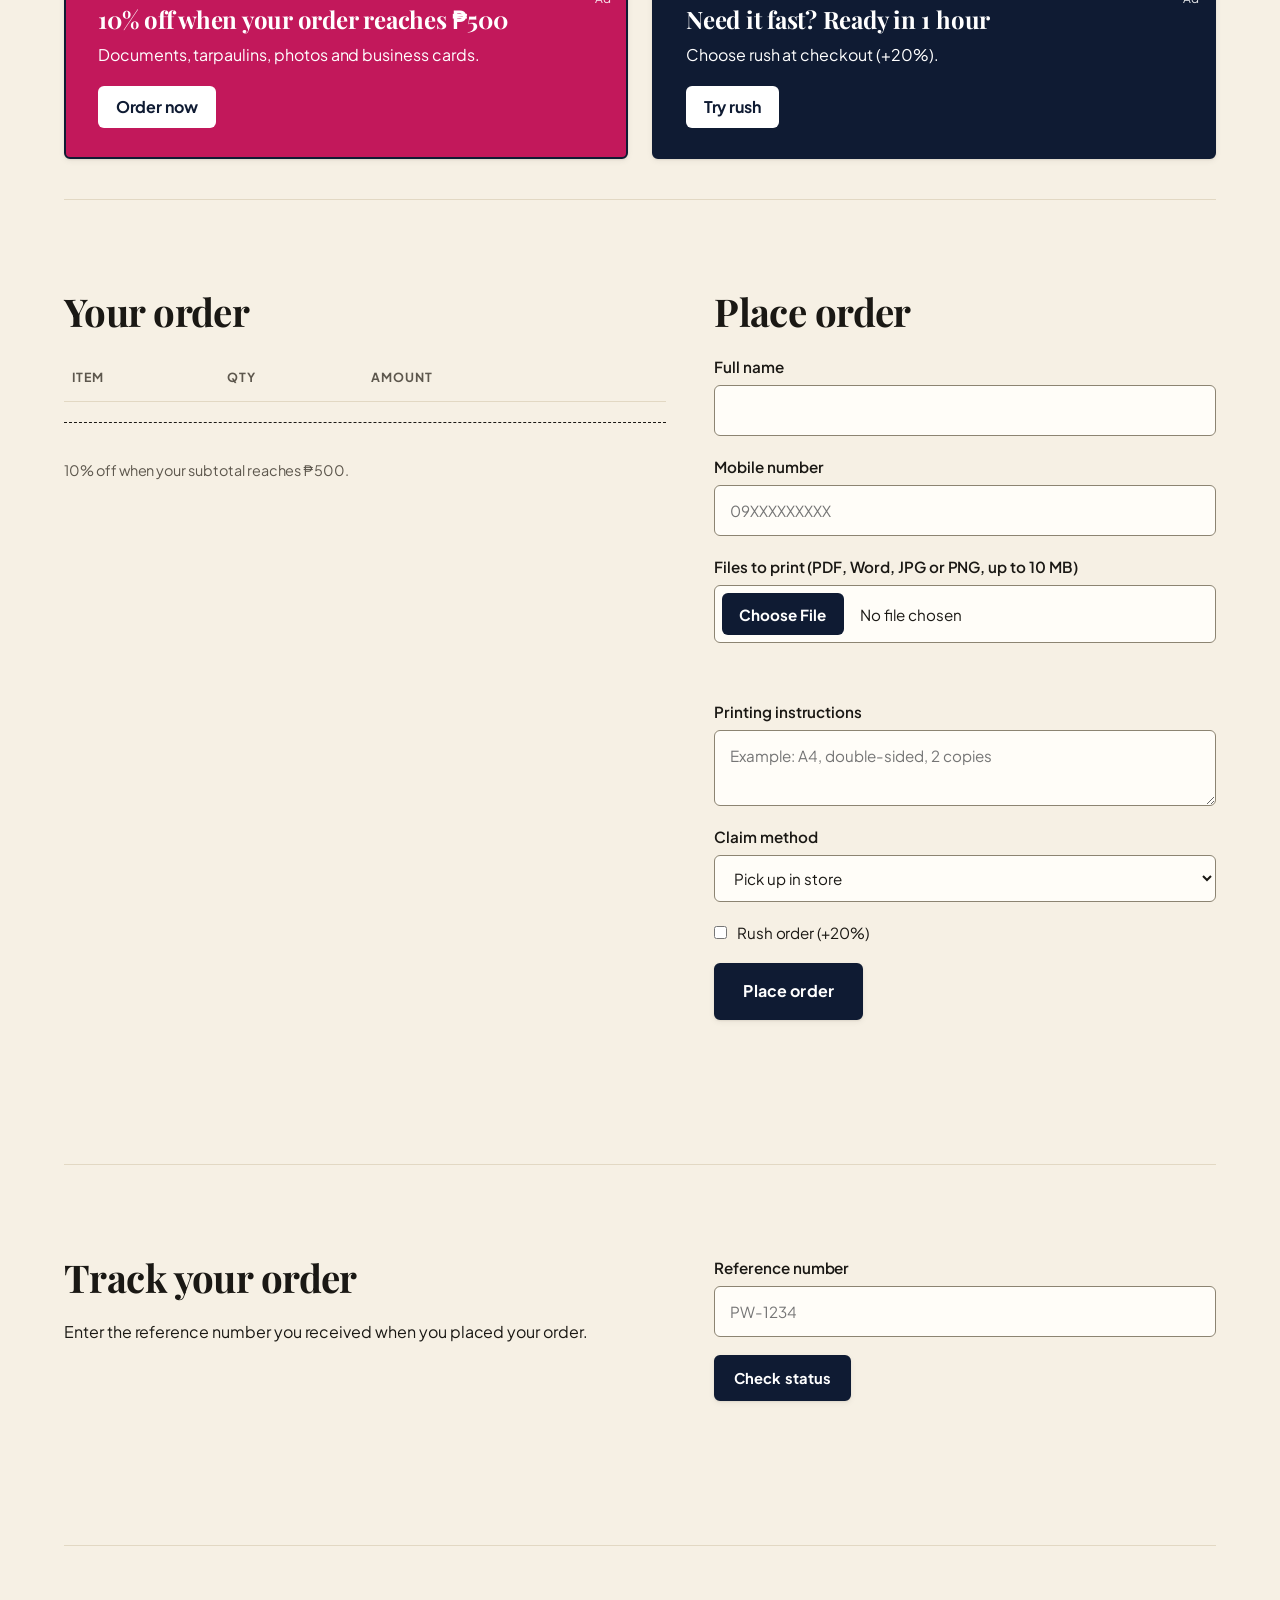
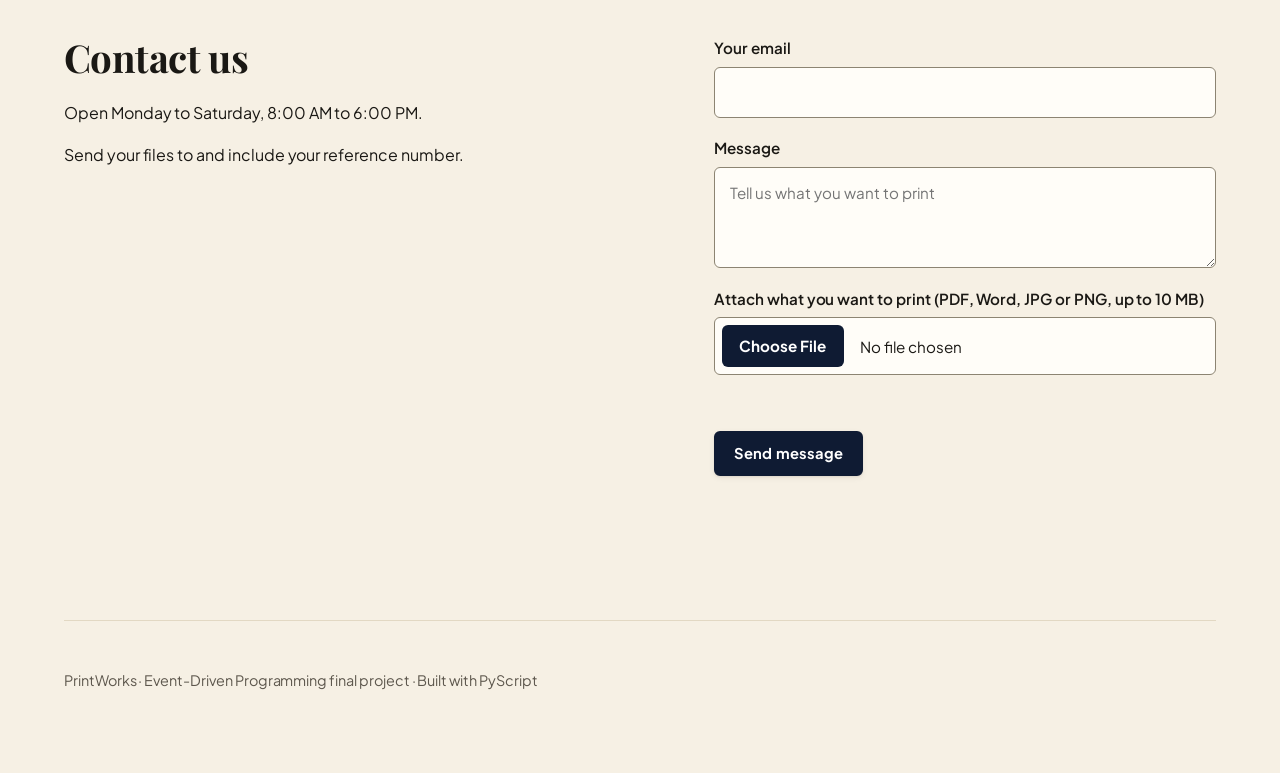
==== commit e0848be0: "Update index.html" ====
--- a/index.html
+++ b/index.html
@@ -103,4 +103,65 @@
         <p class="note">10% off when your subtotal reaches ₱500.</p>
       </div>
 
-      <form
+      <form id="order-form" novalidate>
+        <h2>Place order</h2>
+        <label>Full name <input id="name" type="text" autocomplete="name"></label>
+        <label>Mobile number <input id="phone" type="tel" autocomplete="tel" placeholder="09XXXXXXXXX"></label>
+        <label>Files to print (PDF, Word, JPG or PNG, up to 10 MB)
+          <input id="file" type="file" accept=".pdf,.doc,.docx,.jpg,.jpeg,.png">
+        </label>
+        <img id="preview" alt="Preview of your file" hidden>
+        <p id="file-msg" class="msg" role="status"></p>
+        <label>Printing instructions
+          <textarea id="notes" rows="2" placeholder="Example: A4, double-sided, 2 copies"></textarea>
+        </label>
+        <label>Claim method
+          <select id="method"><option>Pick up in store</option><option>Delivery</option></select>
+        </label>
+        <label class="check"><input id="rush" type="checkbox"> Rush order (+20%)</label>
+        <button class="btn" type="submit">Place order</button>
+        <p id="order-msg" class="msg" role="status"></p>
+      </form>
+    </section>
+
+    <section id="track" class="two-col">
+      <div>
+        <h2>Track your order</h2>
+        <p>Enter the reference number you received when you placed your order.</p>
+      </div>
+      <div>
+        <label>Reference number <input id="ref" type="text" placeholder="PW-1234"></label>
+        <button type="button" id="track-btn" class="btn small">Check status</button>
+        <p id="track-msg" class="msg" role="status"></p>
+      </div>
+    </section>
+
+    <section id="contact" class="two-col">
+      <div>
+        <h2>Contact us</h2>
+        <p>Open Monday to Saturday, 8:00 AM to 6:00 PM.</p>
+        <p>Send your files to <strong id="send-email"></strong> and include your reference number.</p>
+      </div>
+      <form id="contact-form" novalidate>
+        <label>Your email <input id="c-email" type="email"></label>
+        <label>Message <textarea id="c-msg" rows="3" placeholder="Tell us what you want to print"></textarea></label>
+        <label>Attach what you want to print (PDF, Word, JPG or PNG, up to 10 MB)
+          <input id="c-file" type="file" accept=".pdf,.doc,.docx,.jpg,.jpeg,.png">
+        </label>
+        <p id="c-file-msg" class="msg" role="status"></p>
+        <button class="btn small" type="submit">Send message</button>
+        <p id="contact-msg" class="msg" role="status"></p>
+      </form>
+    </section>
+  </main>
+
+  <footer>PrintWorks &middot; Event-Driven Programming final project &middot; Built with PyScript</footer>
+
+  <div id="promo-bar">
+    <span>Open Monday to Saturday, 8:00 AM to 6:00 PM. <a href="#order">Place your order</a></span>
+    <button type="button" id="promo-close" aria-label="Close ad">&times;</button>
+  </div>
+
+  <script type="py" src="./main.py"></script>
+</body>
+</html>
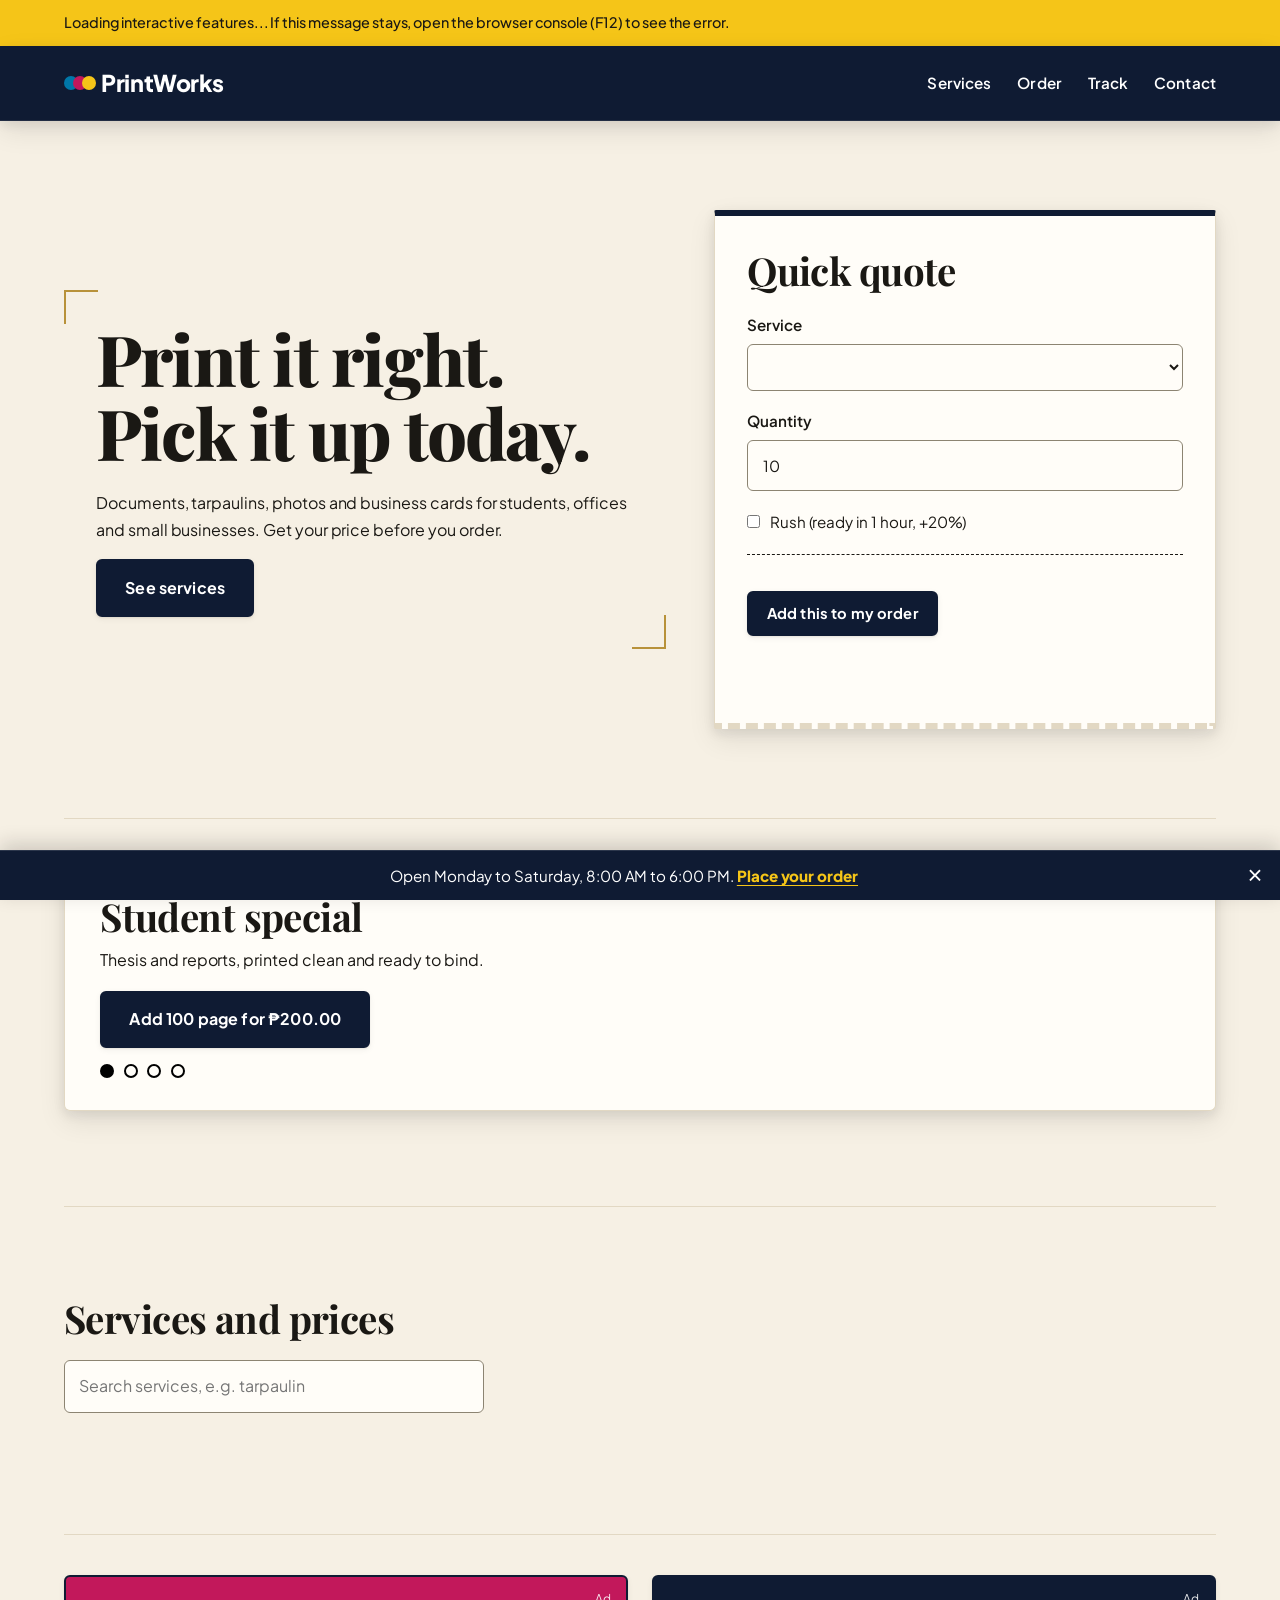
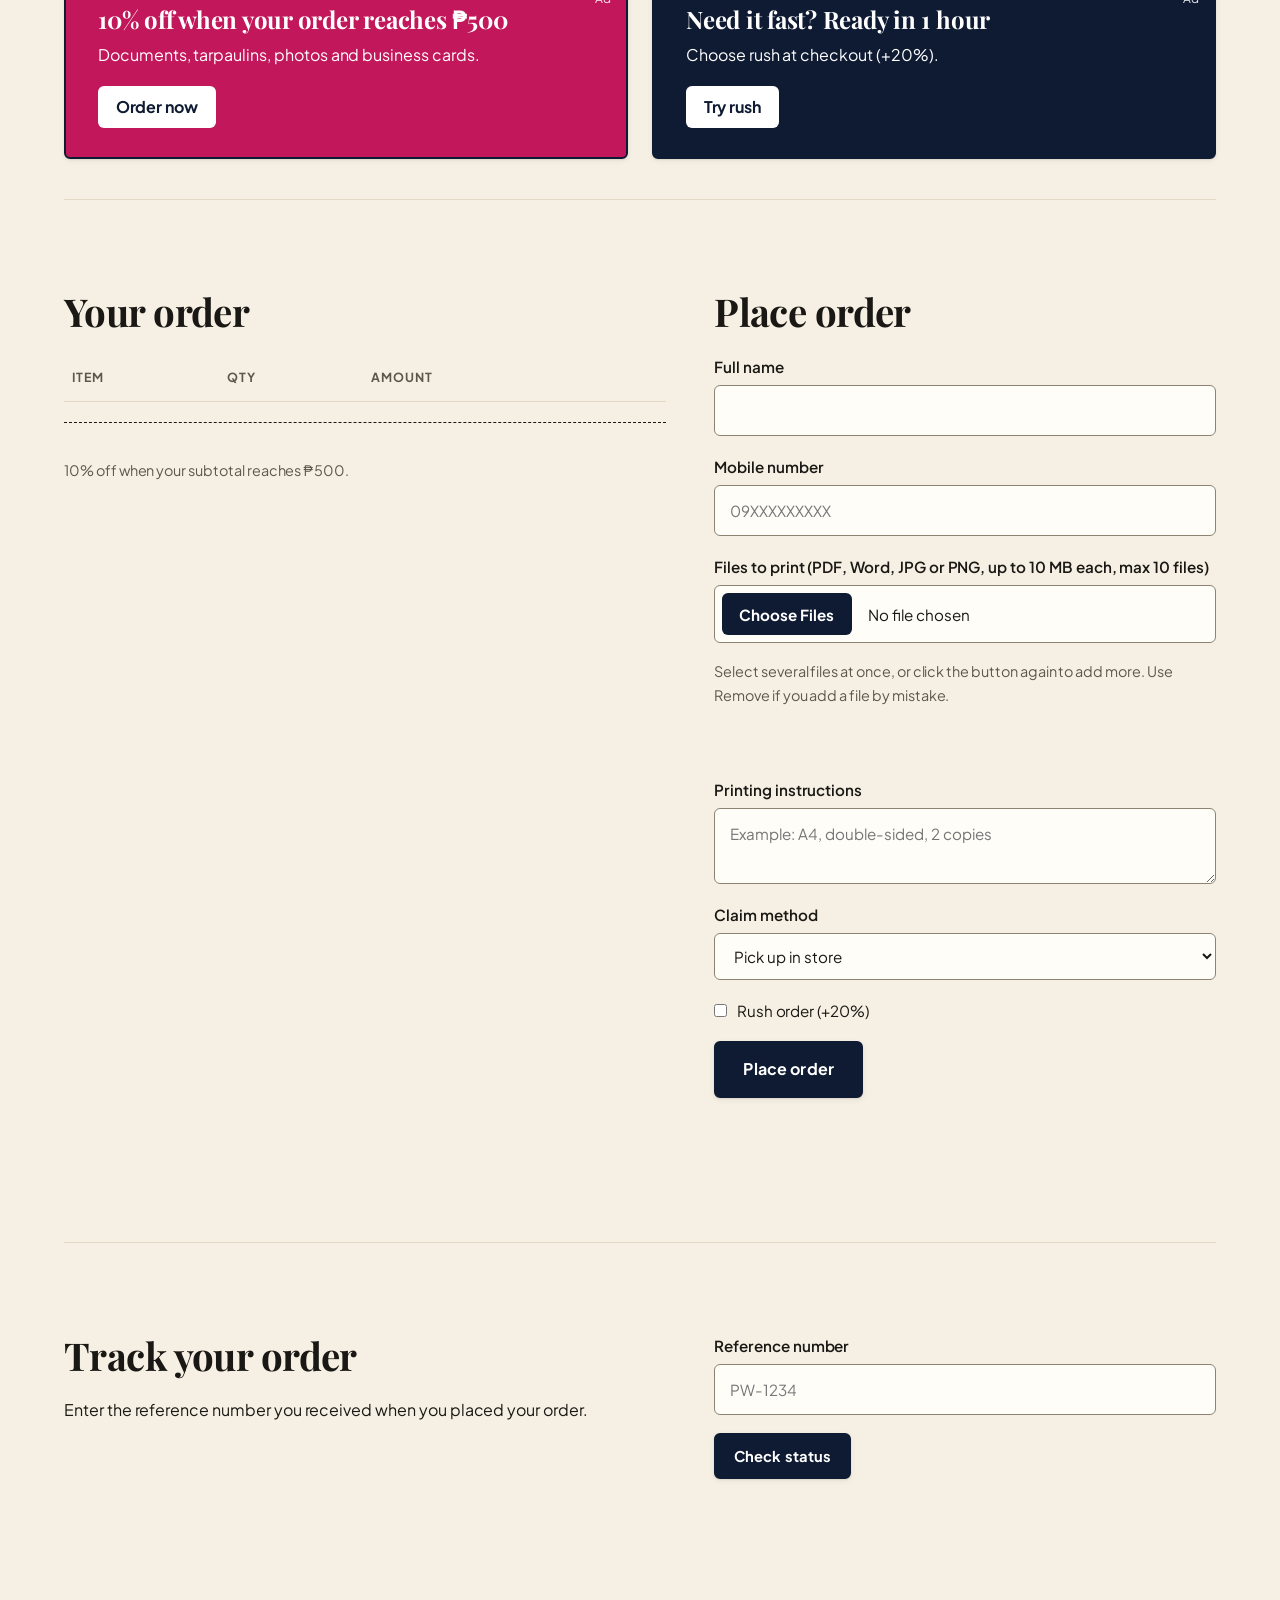
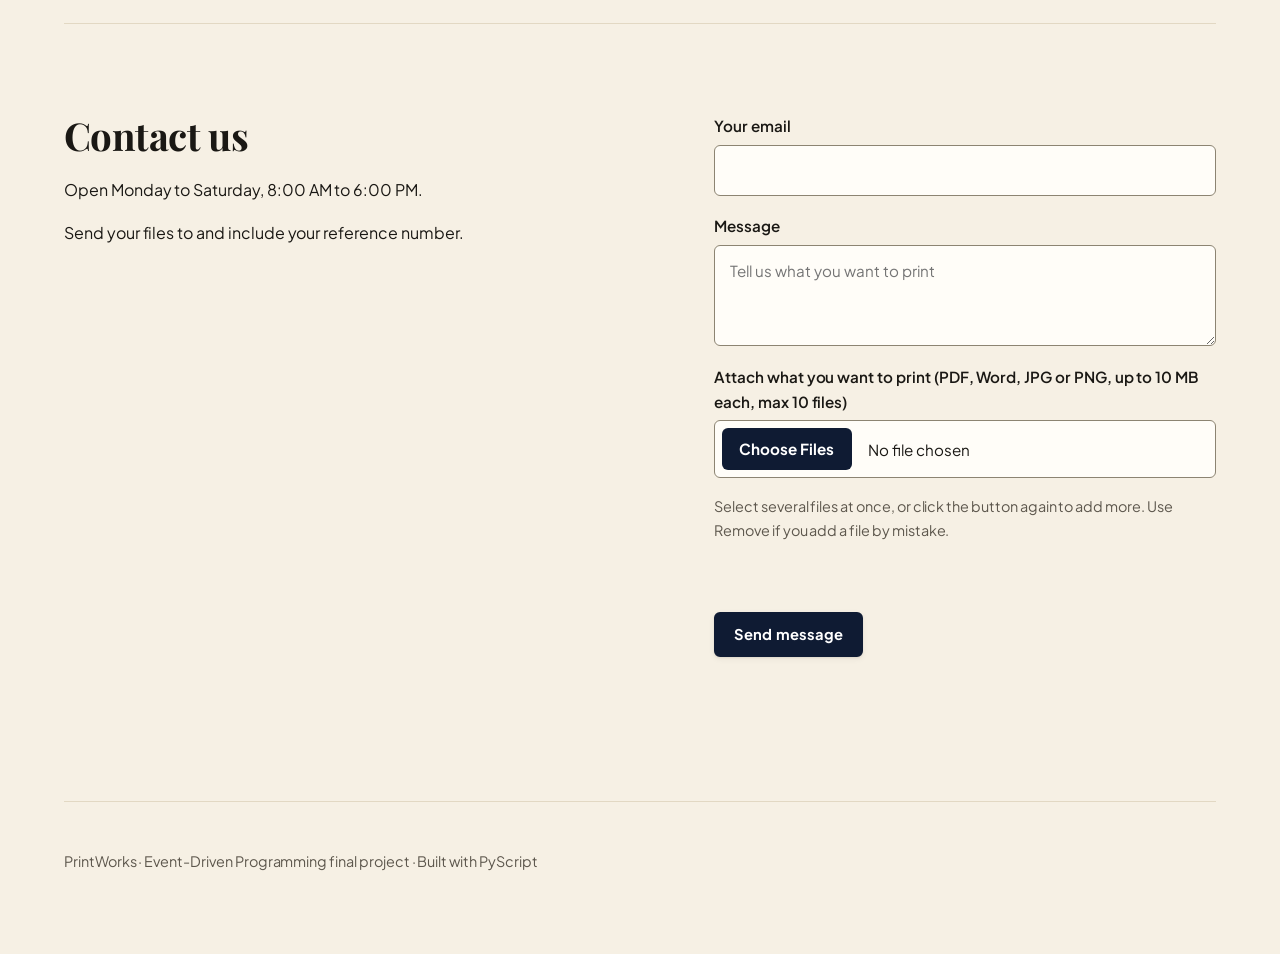
==== commit 7dd838e9: "Enhance file upload and delivery fields in index.html Updated file input fields to allow multiple fi" ====
--- a/index.html
+++ b/index.html
@@ -11,13 +11,17 @@
   <script type="module" src="https://pyscript.net/releases/2024.11.1/core.js"></script>
   <link rel="stylesheet" href="style.css">
   <style>
-    /* Delivery fields (you can move this into style.css if you prefer) */
+    /* Delivery fields and file list (you can move this into style.css if you prefer) */
     [hidden] { display: none !important; }
-    #delivery-fields { display: grid; gap: 1rem; }
-    .file-list { list-style: none; padding: 0; margin: .25rem 0; display: grid; gap: .35rem; }
-    .file-list li { display: flex; justify-content: space-between; align-items: center; gap: .75rem; }
-    .preview-list { display: flex; flex-wrap: wrap; gap: .5rem; }
-    .preview-list img { max-height: 120px; max-width: 100%; border-radius: 6px; }
+    .file-list { list-style: none; padding: 0; margin: 0 0 .8rem; display: grid; gap: .45rem; }
+    .file-list li {
+      display: flex; justify-content: space-between; align-items: center; gap: .75rem;
+      padding: .5rem .8rem; background: var(--paper-alt);
+      border: 1px solid var(--line); border-radius: var(--radius);
+    }
+    .file-list small { color: var(--muted); }
+    .preview-list { display: flex; flex-wrap: wrap; gap: .5rem; margin-bottom: .8rem; }
+    .preview-list img { max-height: 120px; max-width: 100%; border-radius: var(--radius); border: 1px solid var(--line); }
   </style>
 </head>
 <body>
@@ -107,17 +111,36 @@
         <h2>Place order</h2>
         <label>Full name <input id="name" type="text" autocomplete="name"></label>
         <label>Mobile number <input id="phone" type="tel" autocomplete="tel" placeholder="09XXXXXXXXX"></label>
-        <label>Files to print (PDF, Word, JPG or PNG, up to 10 MB)
-          <input id="file" type="file" accept=".pdf,.doc,.docx,.jpg,.jpeg,.png">
-        </label>
-        <img id="preview" alt="Preview of your file" hidden>
+        <label>Files to print (PDF, Word, JPG or PNG, up to 10 MB each, max 10 files)
+          <input id="file" type="file" multiple accept=".pdf,.doc,.docx,.jpg,.jpeg,.png">
+        </label>
+        <p class="note">Select several files at once, or click the button again to add more. Use Remove if you add a file by mistake.</p>
+        <ul id="file-list" class="file-list"></ul>
+        <div id="preview-list" class="preview-list" hidden></div>
         <p id="file-msg" class="msg" role="status"></p>
         <label>Printing instructions
           <textarea id="notes" rows="2" placeholder="Example: A4, double-sided, 2 copies"></textarea>
         </label>
         <label>Claim method
-          <select id="method"><option>Pick up in store</option><option>Delivery</option></select>
-        </label>
+          <select id="method">
+            <option value="Pick up in store">Pick up in store</option>
+            <option value="Delivery">Delivery</option>
+          </select>
+        </label>
+
+        <!-- Shown only when Delivery is selected -->
+        <div id="delivery-fields" hidden>
+          <label>Delivery address
+            <textarea id="d-address" rows="2" placeholder="House/Unit no., Street, Barangay, City"></textarea>
+          </label>
+          <label>Preferred delivery date
+            <input id="d-date" type="date">
+          </label>
+          <label>Preferred delivery time
+            <input id="d-time" type="time">
+          </label>
+        </div>
+
         <label class="check"><input id="rush" type="checkbox"> Rush order (+20%)</label>
         <button class="btn" type="submit">Place order</button>
         <p id="order-msg" class="msg" role="status"></p>
@@ -145,9 +168,11 @@
       <form id="contact-form" novalidate>
         <label>Your email <input id="c-email" type="email"></label>
         <label>Message <textarea id="c-msg" rows="3" placeholder="Tell us what you want to print"></textarea></label>
-        <label>Attach what you want to print (PDF, Word, JPG or PNG, up to 10 MB)
-          <input id="c-file" type="file" accept=".pdf,.doc,.docx,.jpg,.jpeg,.png">
-        </label>
+        <label>Attach what you want to print (PDF, Word, JPG or PNG, up to 10 MB each, max 10 files)
+          <input id="c-file" type="file" multiple accept=".pdf,.doc,.docx,.jpg,.jpeg,.png">
+        </label>
+        <p class="note">Select several files at once, or click the button again to add more. Use Remove if you add a file by mistake.</p>
+        <ul id="c-file-list" class="file-list"></ul>
         <p id="c-file-msg" class="msg" role="status"></p>
         <button class="btn small" type="submit">Send message</button>
         <p id="contact-msg" class="msg" role="status"></p>
@@ -162,6 +187,18 @@
     <button type="button" id="promo-close" aria-label="Close ad">&times;</button>
   </div>
 
-  <script type="py" src="./main.py"></script>
+  <!-- Plain JavaScript so the delivery fields show even if PyScript is slow or fails to load -->
+  <script>
+    (function () {
+      var method = document.getElementById('method');
+      var box = document.getElementById('delivery-fields');
+      function sync() { box.hidden = (method.value !== 'Delivery'); }
+      method.addEventListener('change', sync);
+      method.addEventListener('input', sync);
+      sync();
+    })();
+  </script>
+
+  <script type="py" src="./main.py?v=5"></script>
 </body>
 </html>
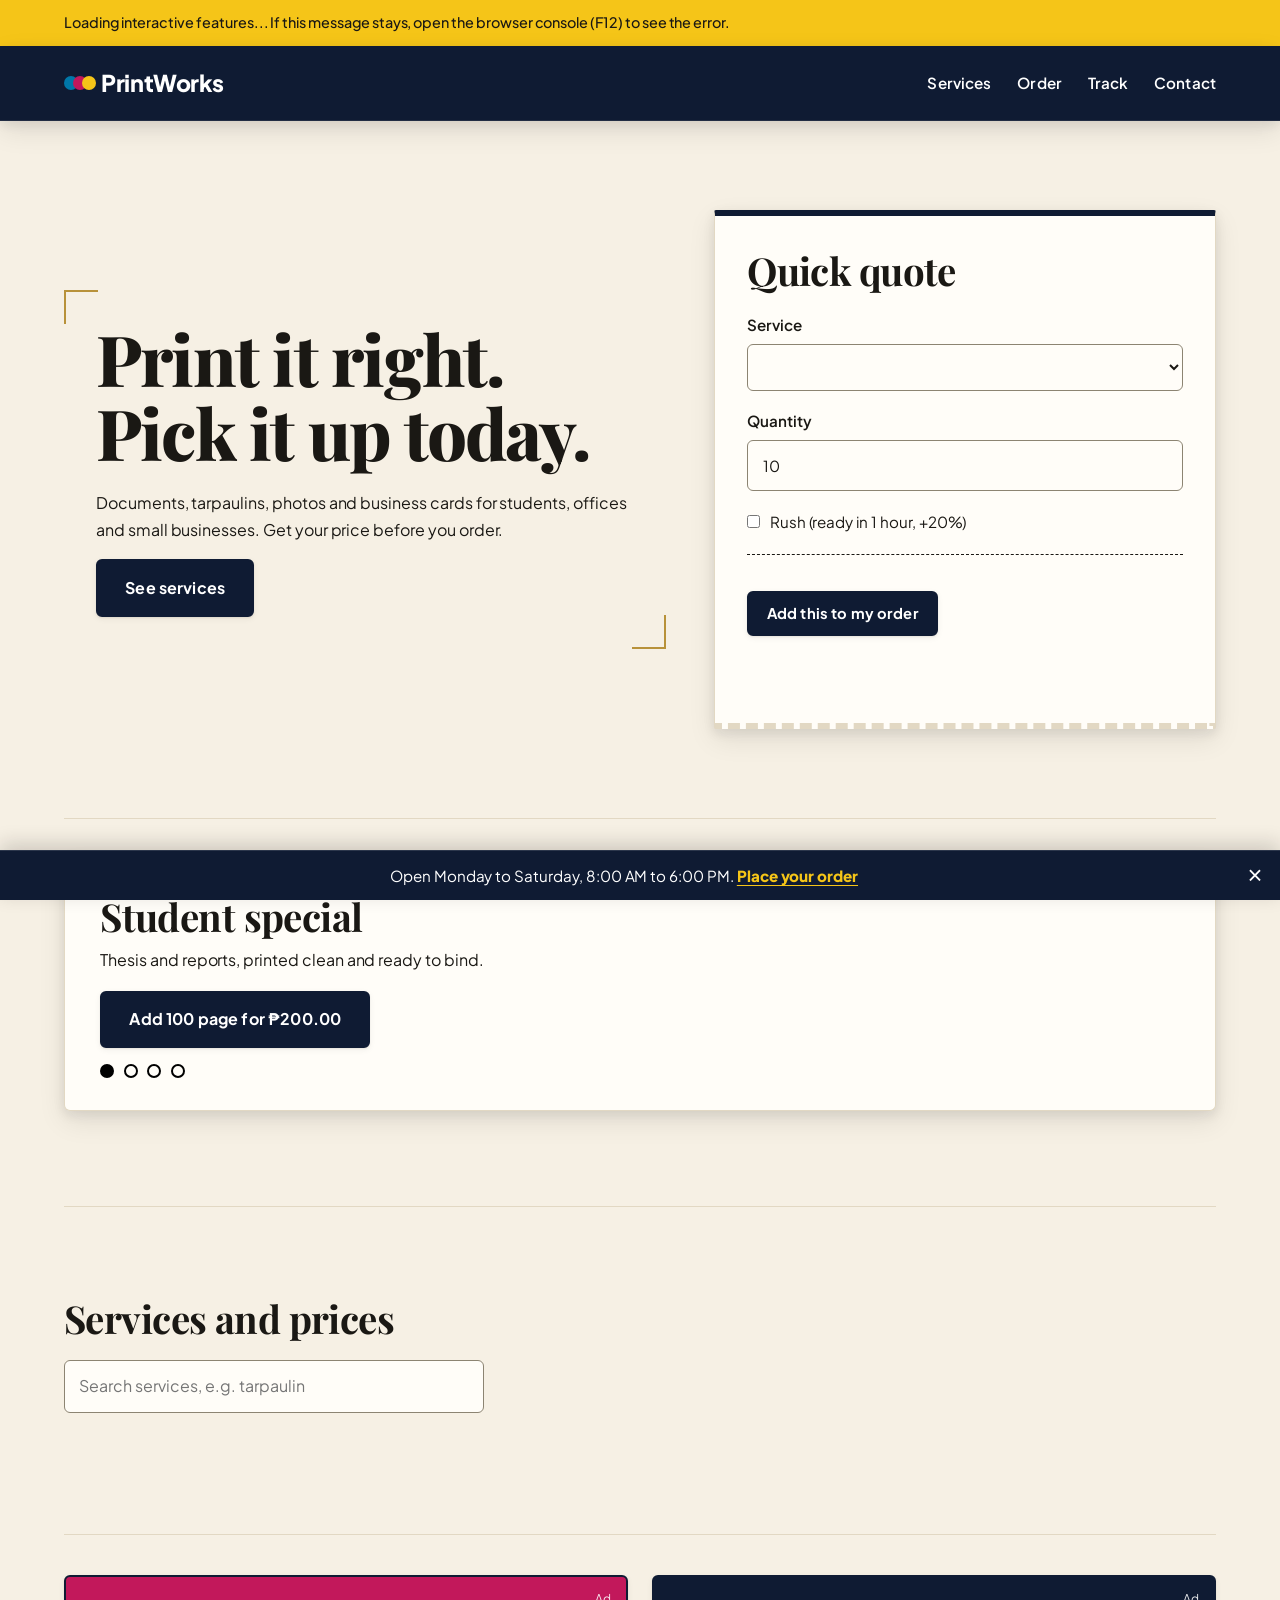
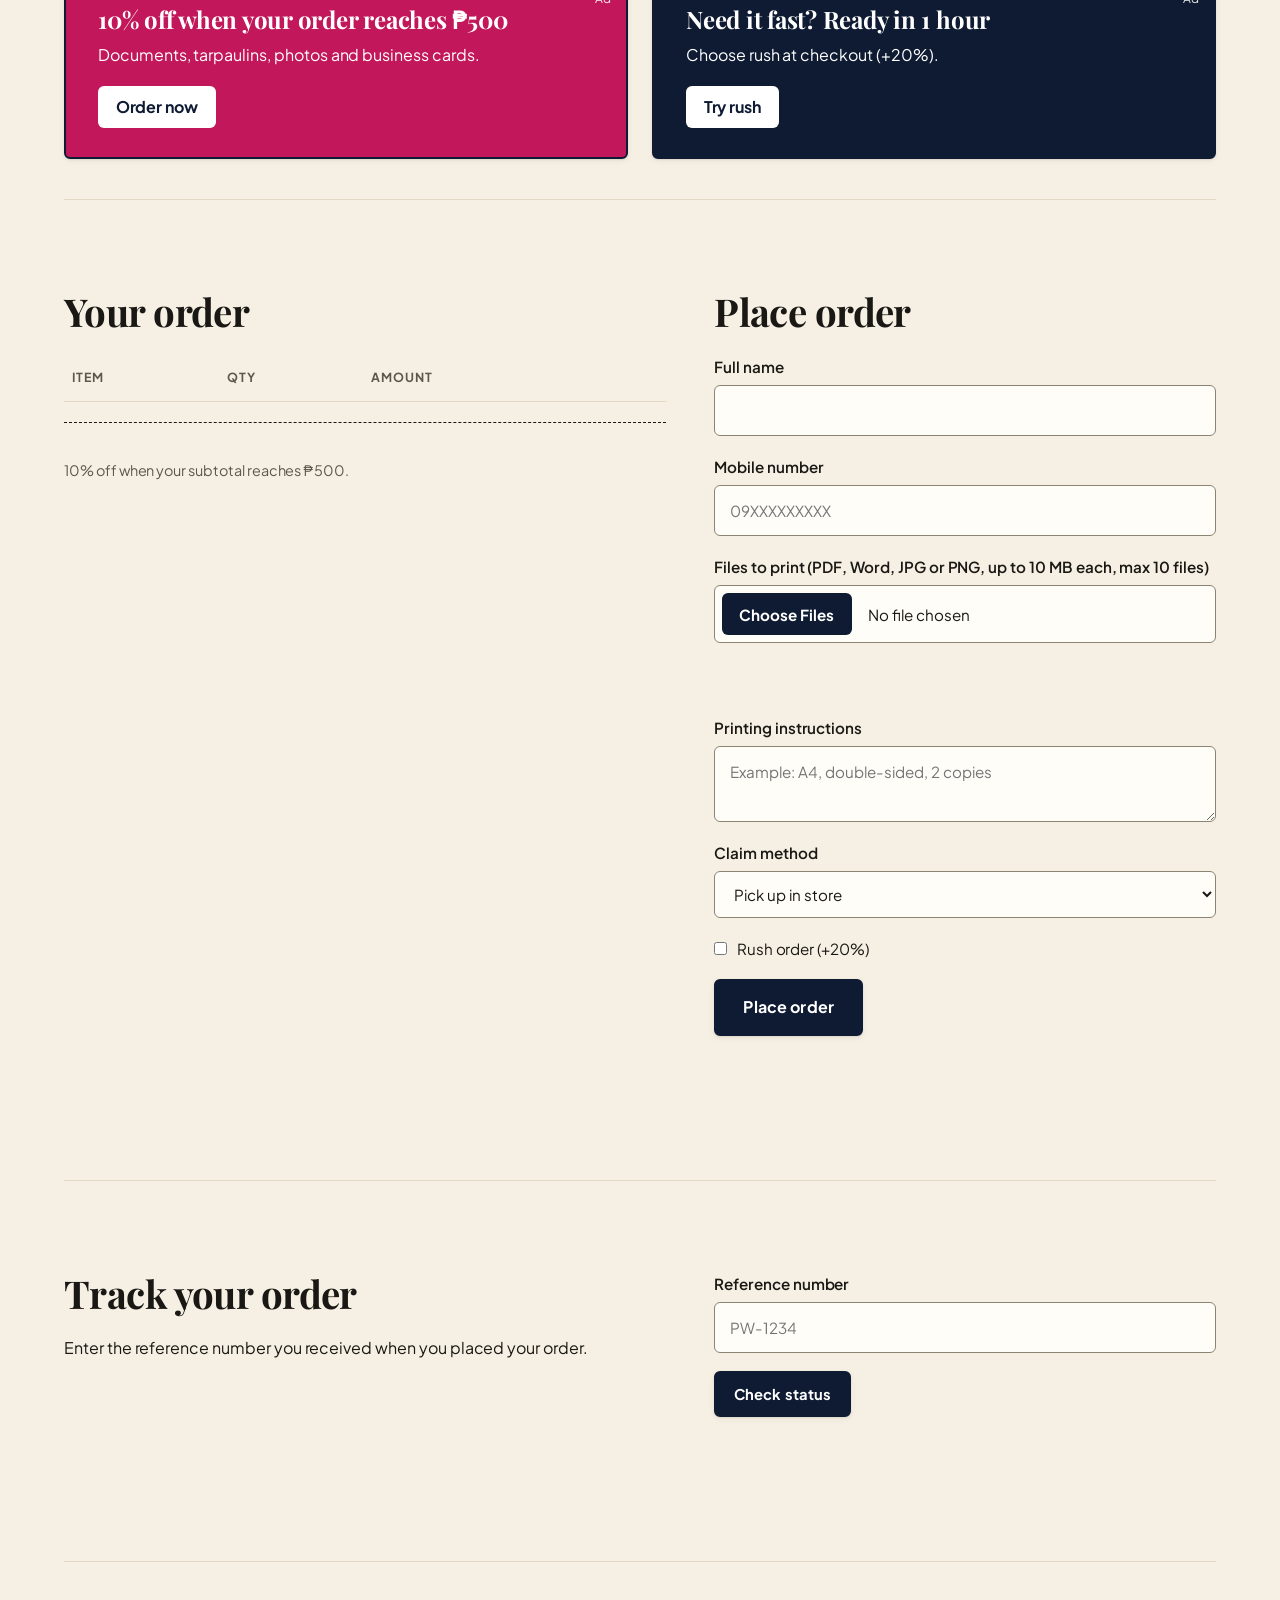
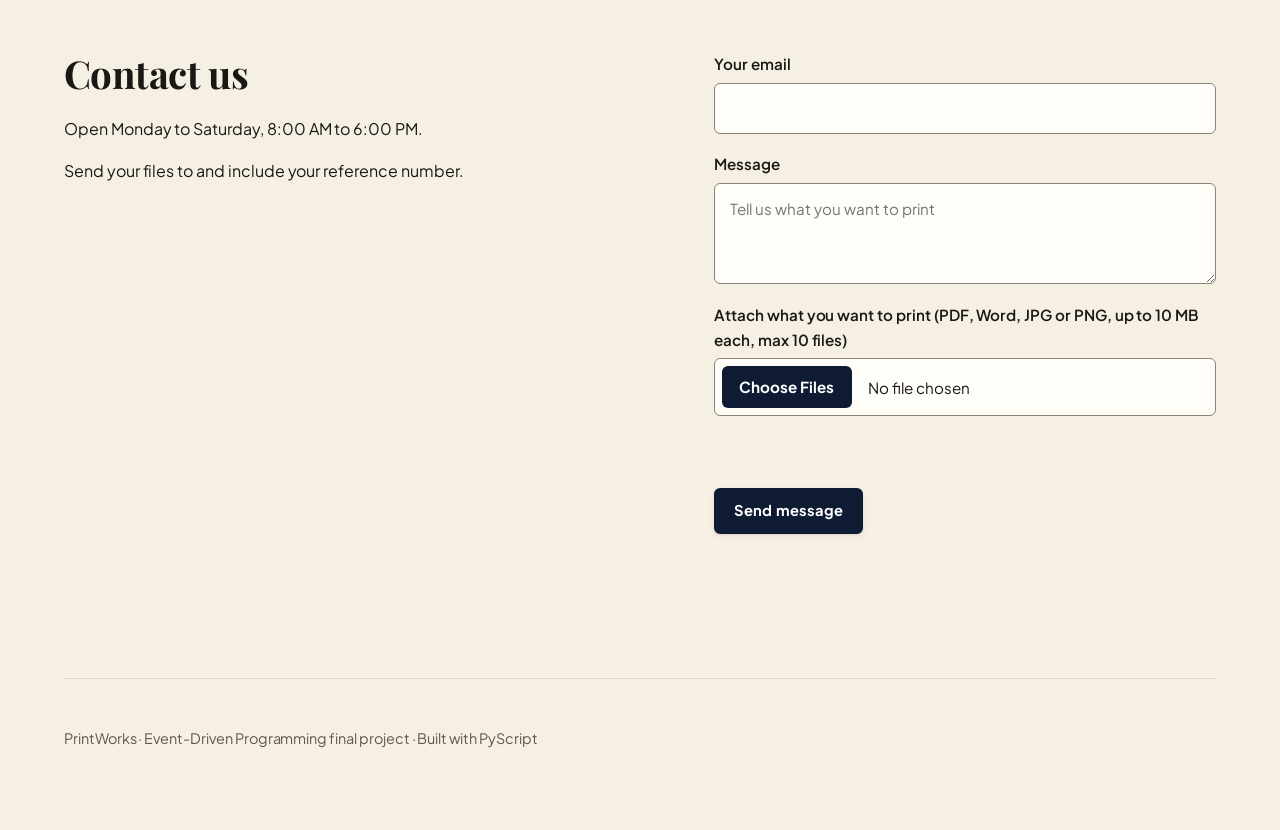
==== commit 64259cfc: "Remove duplicate file selection notes from index.html Removed duplicate notes about file selection i" ====
--- a/index.html
+++ b/index.html
@@ -114,7 +114,6 @@
         <label>Files to print (PDF, Word, JPG or PNG, up to 10 MB each, max 10 files)
           <input id="file" type="file" multiple accept=".pdf,.doc,.docx,.jpg,.jpeg,.png">
         </label>
-        <p class="note">Select several files at once, or click the button again to add more. Use Remove if you add a file by mistake.</p>
         <ul id="file-list" class="file-list"></ul>
         <div id="preview-list" class="preview-list" hidden></div>
         <p id="file-msg" class="msg" role="status"></p>
@@ -171,7 +170,6 @@
         <label>Attach what you want to print (PDF, Word, JPG or PNG, up to 10 MB each, max 10 files)
           <input id="c-file" type="file" multiple accept=".pdf,.doc,.docx,.jpg,.jpeg,.png">
         </label>
-        <p class="note">Select several files at once, or click the button again to add more. Use Remove if you add a file by mistake.</p>
         <ul id="c-file-list" class="file-list"></ul>
         <p id="c-file-msg" class="msg" role="status"></p>
         <button class="btn small" type="submit">Send message</button>
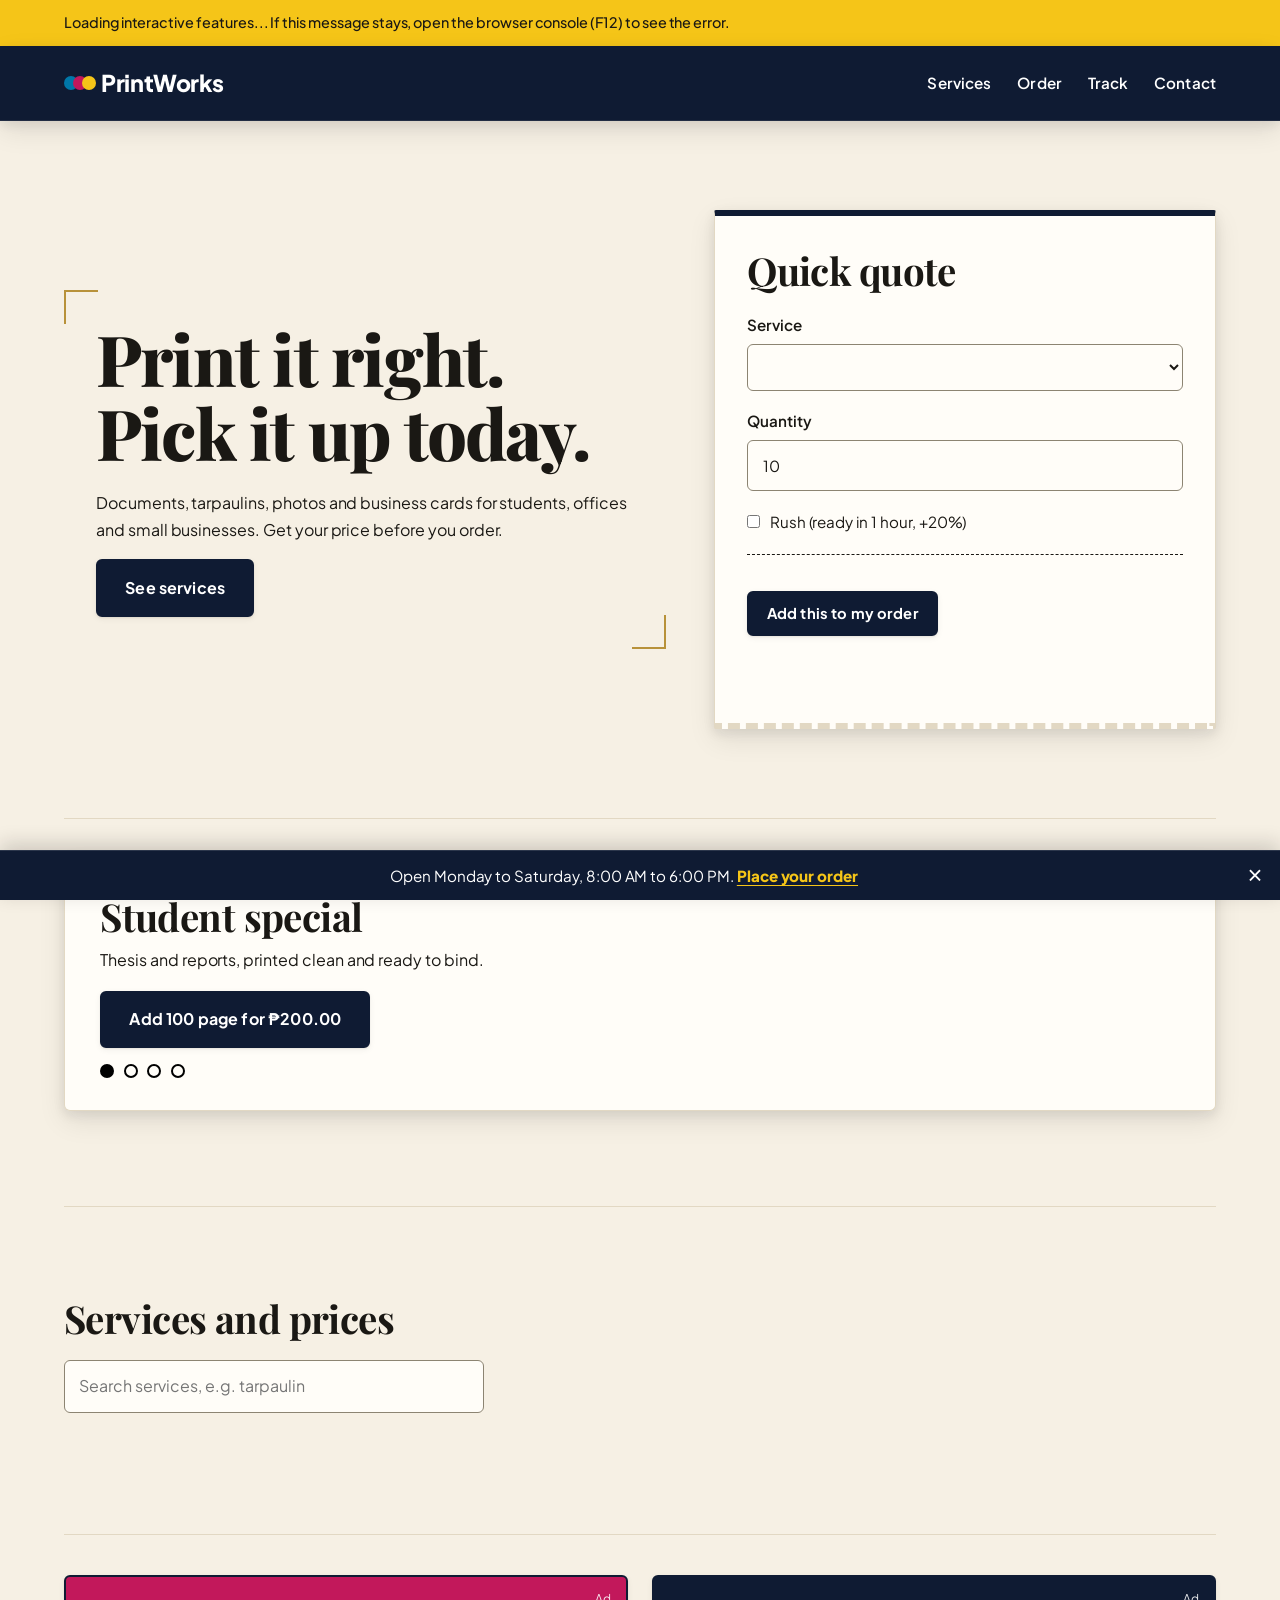
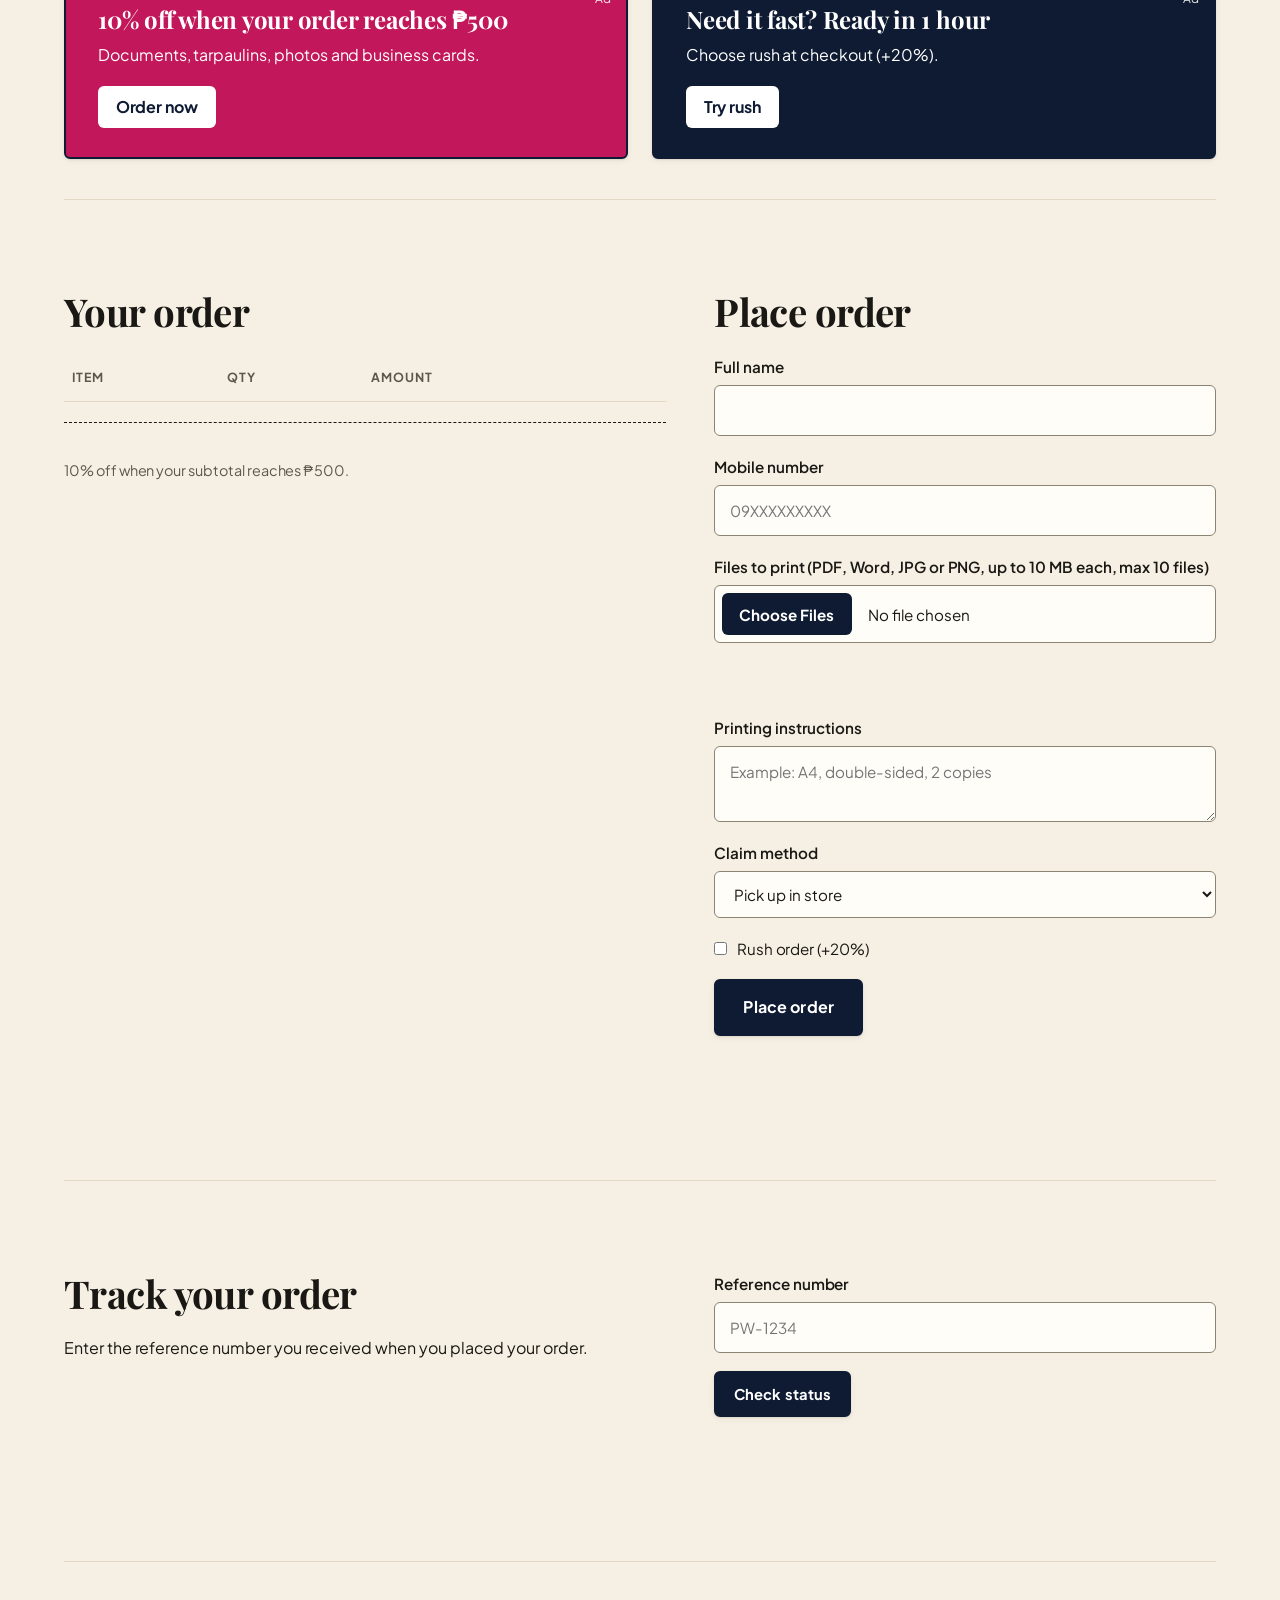
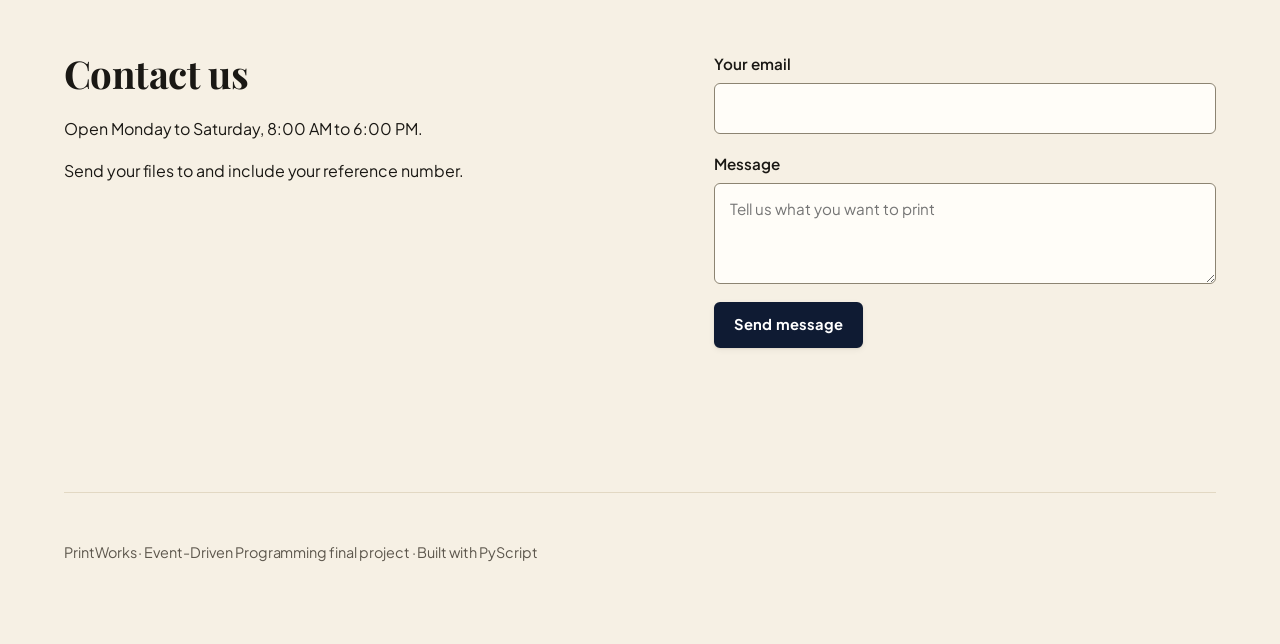
==== commit dd19d2c3: "Remove file upload from contact form and update script version Removed file upload section from the " ====
--- a/index.html
+++ b/index.html
@@ -167,11 +167,6 @@
       <form id="contact-form" novalidate>
         <label>Your email <input id="c-email" type="email"></label>
         <label>Message <textarea id="c-msg" rows="3" placeholder="Tell us what you want to print"></textarea></label>
-        <label>Attach what you want to print (PDF, Word, JPG or PNG, up to 10 MB each, max 10 files)
-          <input id="c-file" type="file" multiple accept=".pdf,.doc,.docx,.jpg,.jpeg,.png">
-        </label>
-        <ul id="c-file-list" class="file-list"></ul>
-        <p id="c-file-msg" class="msg" role="status"></p>
         <button class="btn small" type="submit">Send message</button>
         <p id="contact-msg" class="msg" role="status"></p>
       </form>
@@ -197,6 +192,6 @@
     })();
   </script>
 
-  <script type="py" src="./main.py?v=5"></script>
+  <script type="py" src="./main.py?v=6"></script>
 </body>
 </html>
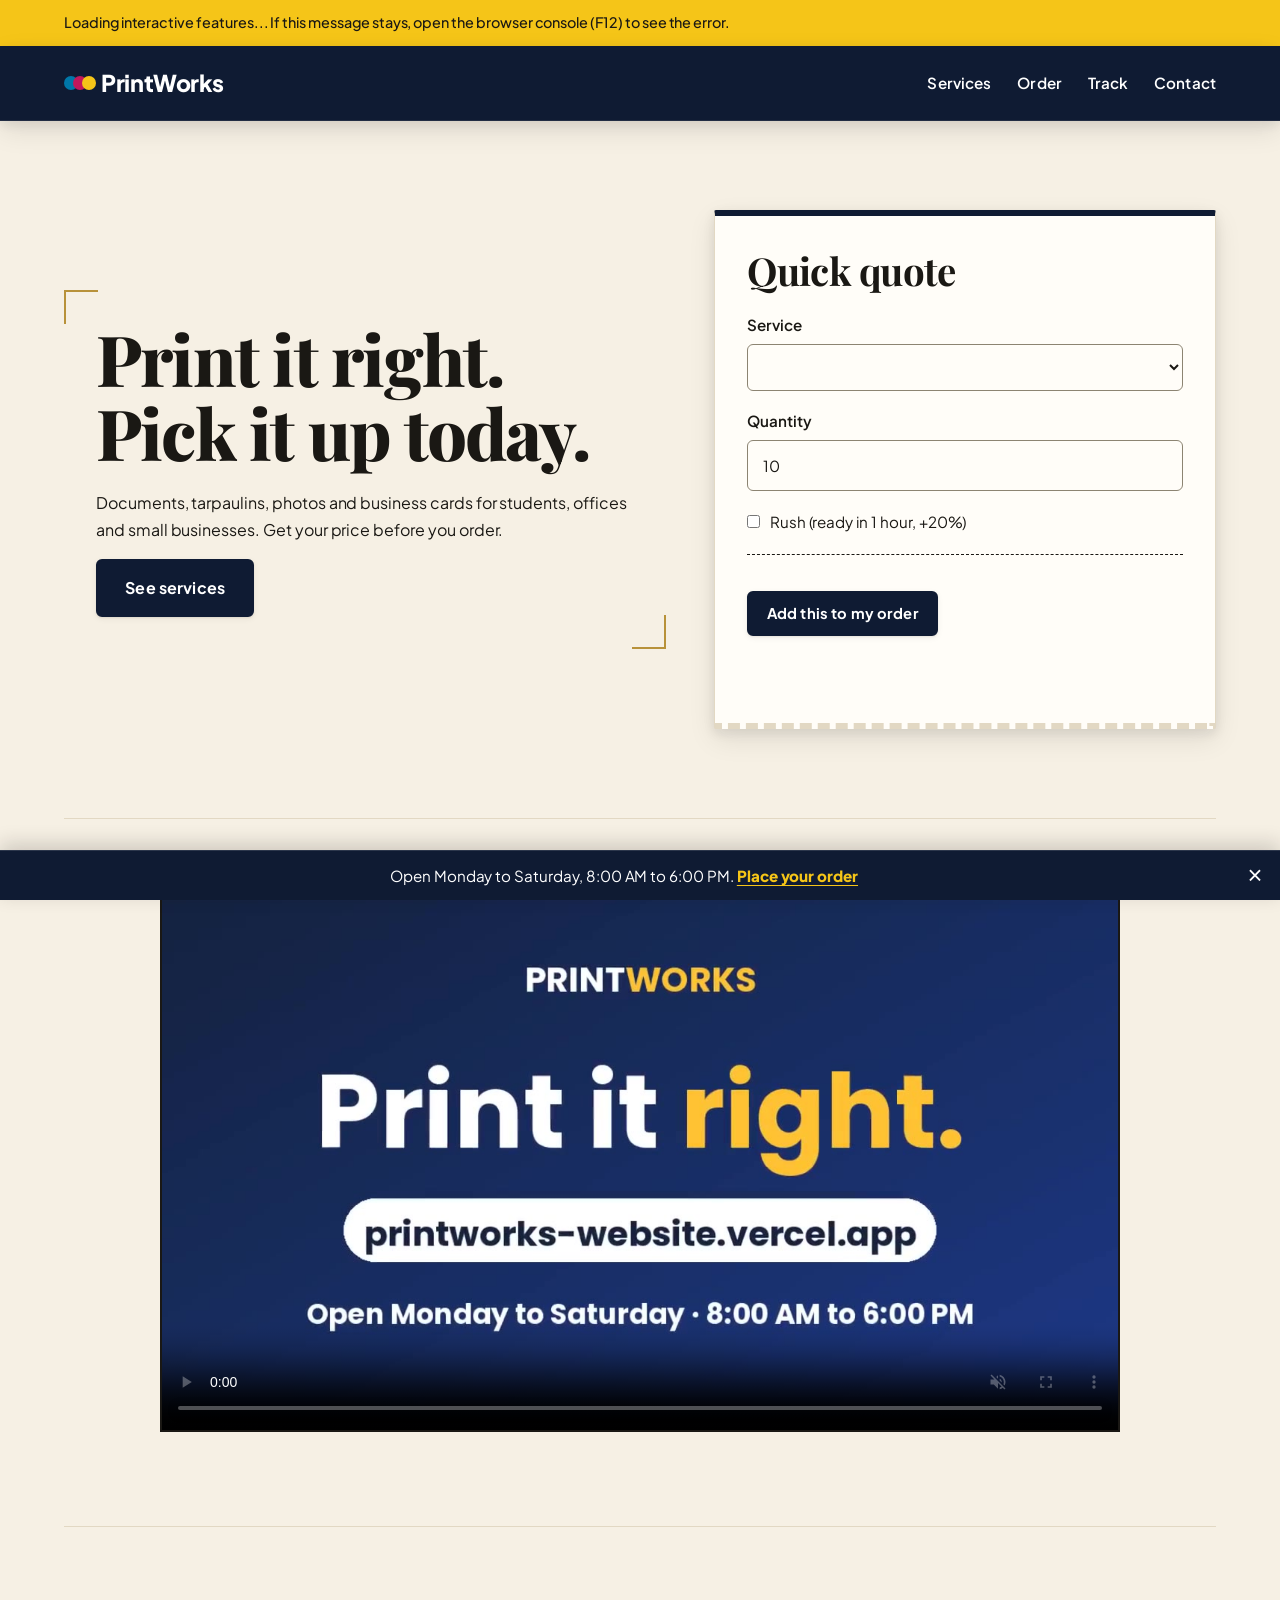
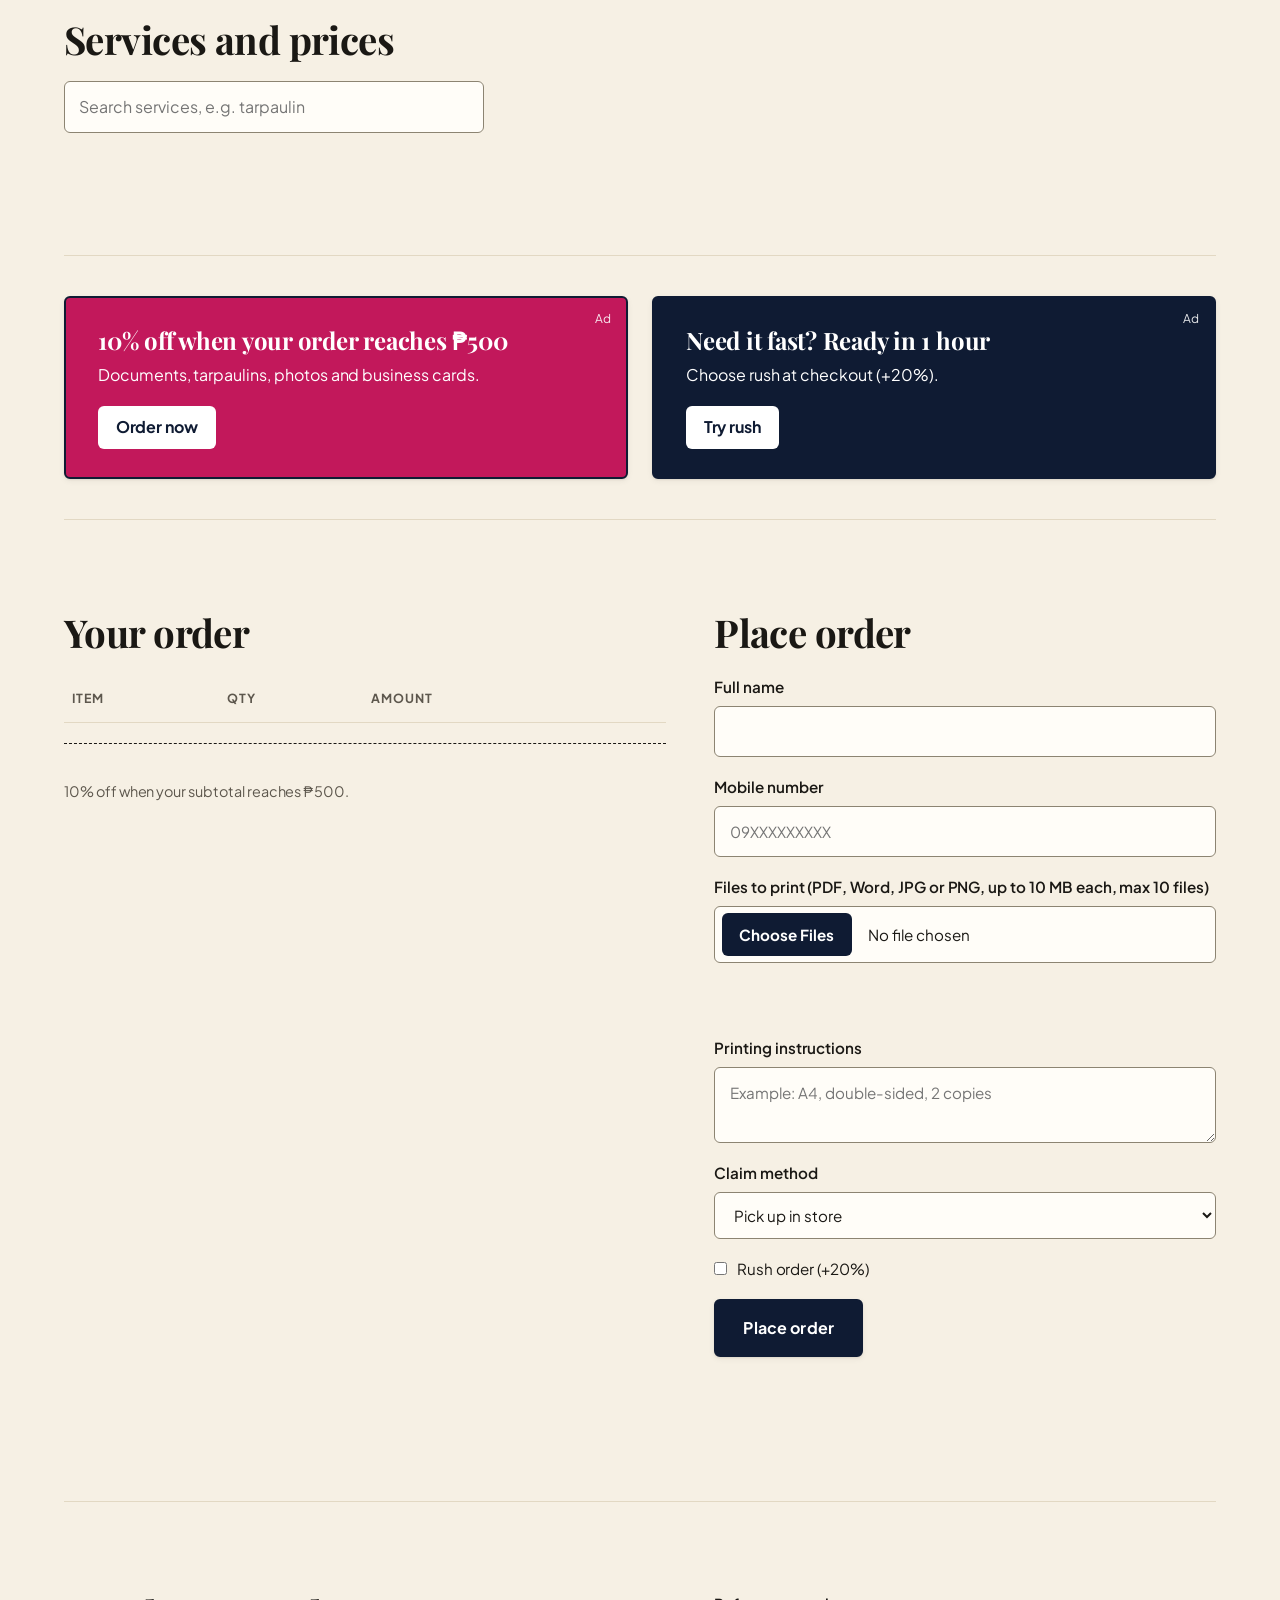
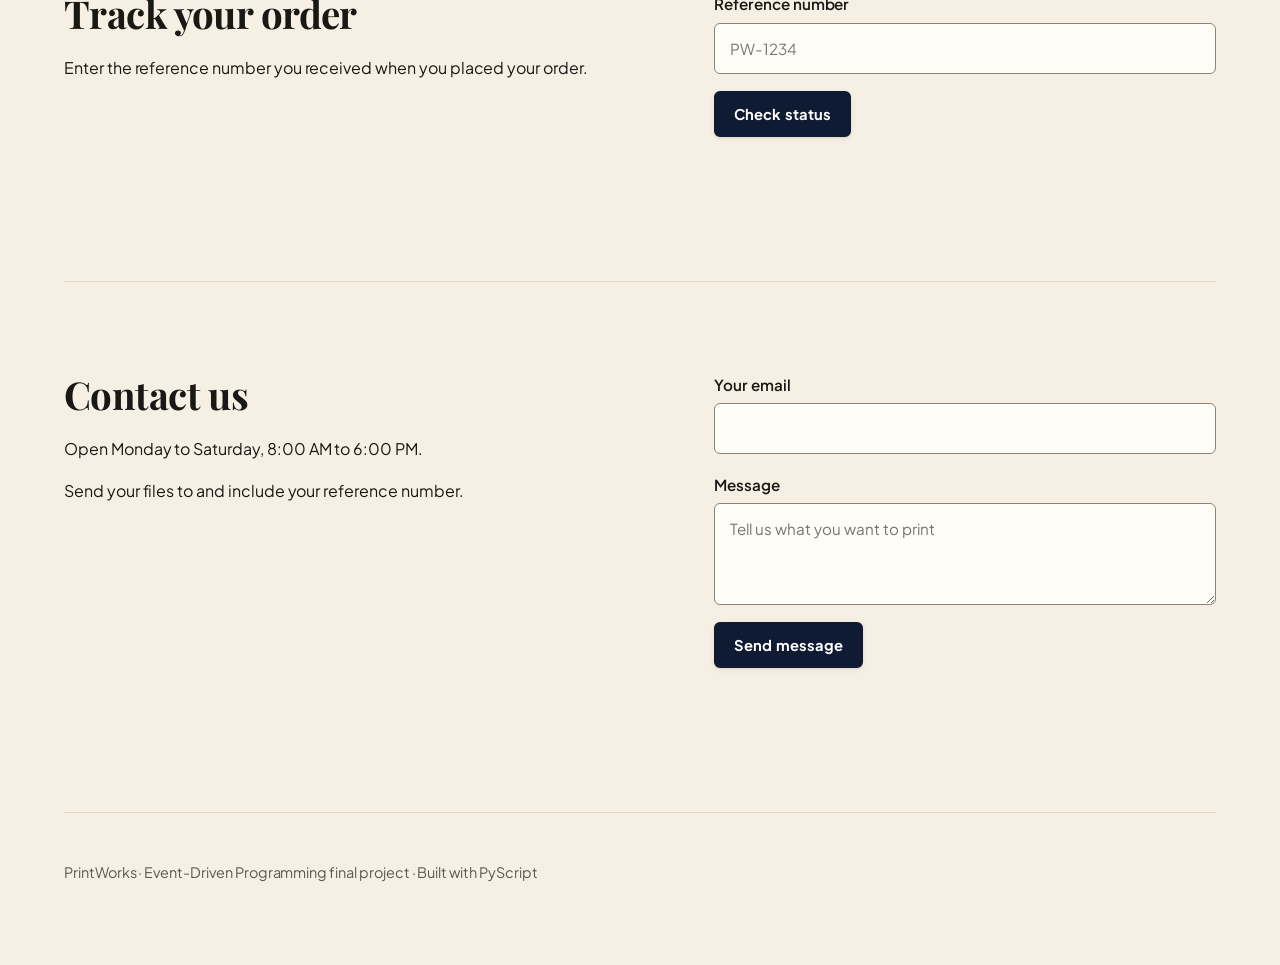
==== commit 1712268a: "Update index.html" ====
--- a/index.html
+++ b/index.html
@@ -9,7 +9,7 @@
   <link href="https://fonts.googleapis.com/css2?family=Bricolage+Grotesque:wght@600;800&family=IBM+Plex+Sans:wght@400;500;600&display=swap" rel="stylesheet">
   <link rel="stylesheet" href="https://pyscript.net/releases/2024.11.1/core.css">
   <script type="module" src="https://pyscript.net/releases/2024.11.1/core.js"></script>
-  <link rel="stylesheet" href="style.css">
+  <link rel="stylesheet" href="style.css?v=7">
   <style>
     /* Delivery fields and file list (you can move this into style.css if you prefer) */
     [hidden] { display: none !important; }
@@ -55,20 +55,13 @@
       </form>
     </section>
 
-    <section id="ads" aria-label="Promotions">
-      <div id="ad-banner" data-tone="cyan">
-        <small class="ad-tag">Ad</small>
-        <div id="ad-slide">
-          <h2>Student special</h2>
-          <p>Thesis and reports, printed clean and ready to bind.</p>
-          <button class="btn" data-ad="0">Add 100 page for ₱200.00</button>
-        </div>
-        <div id="ad-dots">
-          <button data-dot="0" class="on" aria-label="Show ad 1"></button>
-          <button data-dot="1" aria-label="Show ad 2"></button>
-          <button data-dot="2" aria-label="Show ad 3"></button>
-          <button data-dot="3" aria-label="Show ad 4"></button>
-        </div>
+    <section id="ads" aria-label="PrintWorks promotional video">
+      <p class="video-label">Promotional video</p>
+      <div id="promo-video-wrap">
+        <video id="promo-video" controls autoplay muted loop playsinline preload="metadata" poster="poster.jpg">
+          <source src="promo.mp4" type="video/mp4">
+          Your browser can't play this video.
+        </video>
       </div>
       <p id="ad-msg" class="msg" role="status"></p>
     </section>
@@ -192,6 +185,6 @@
     })();
   </script>
 
-  <script type="py" src="./main.py?v=6"></script>
+  <script type="py" src="./main.py?v=7"></script>
 </body>
 </html>
--- a/style.css
+++ b/style.css
@@ -340,3 +340,8 @@
 #promo-close:hover { background: rgba(255, 255, 255, .14); }
 footer { padding-bottom: 5rem; }
 .ad-tag { position: absolute; top: .7rem; right: .9rem; font-size: .75rem; letter-spacing: .04em; color: var(--muted); }
+
+/* Promotional video in the ads area (the old blue banner spot) */
+.video-label { max-width: 960px; margin: 0 auto .5rem; font-size: .85rem; color: var(--muted); }
+#promo-video-wrap { max-width: 960px; margin: 0 auto; border: 2px solid var(--ink); background: #000; }
+#promo-video { display: block; width: 100%; aspect-ratio: 16 / 9; background: #000; }
